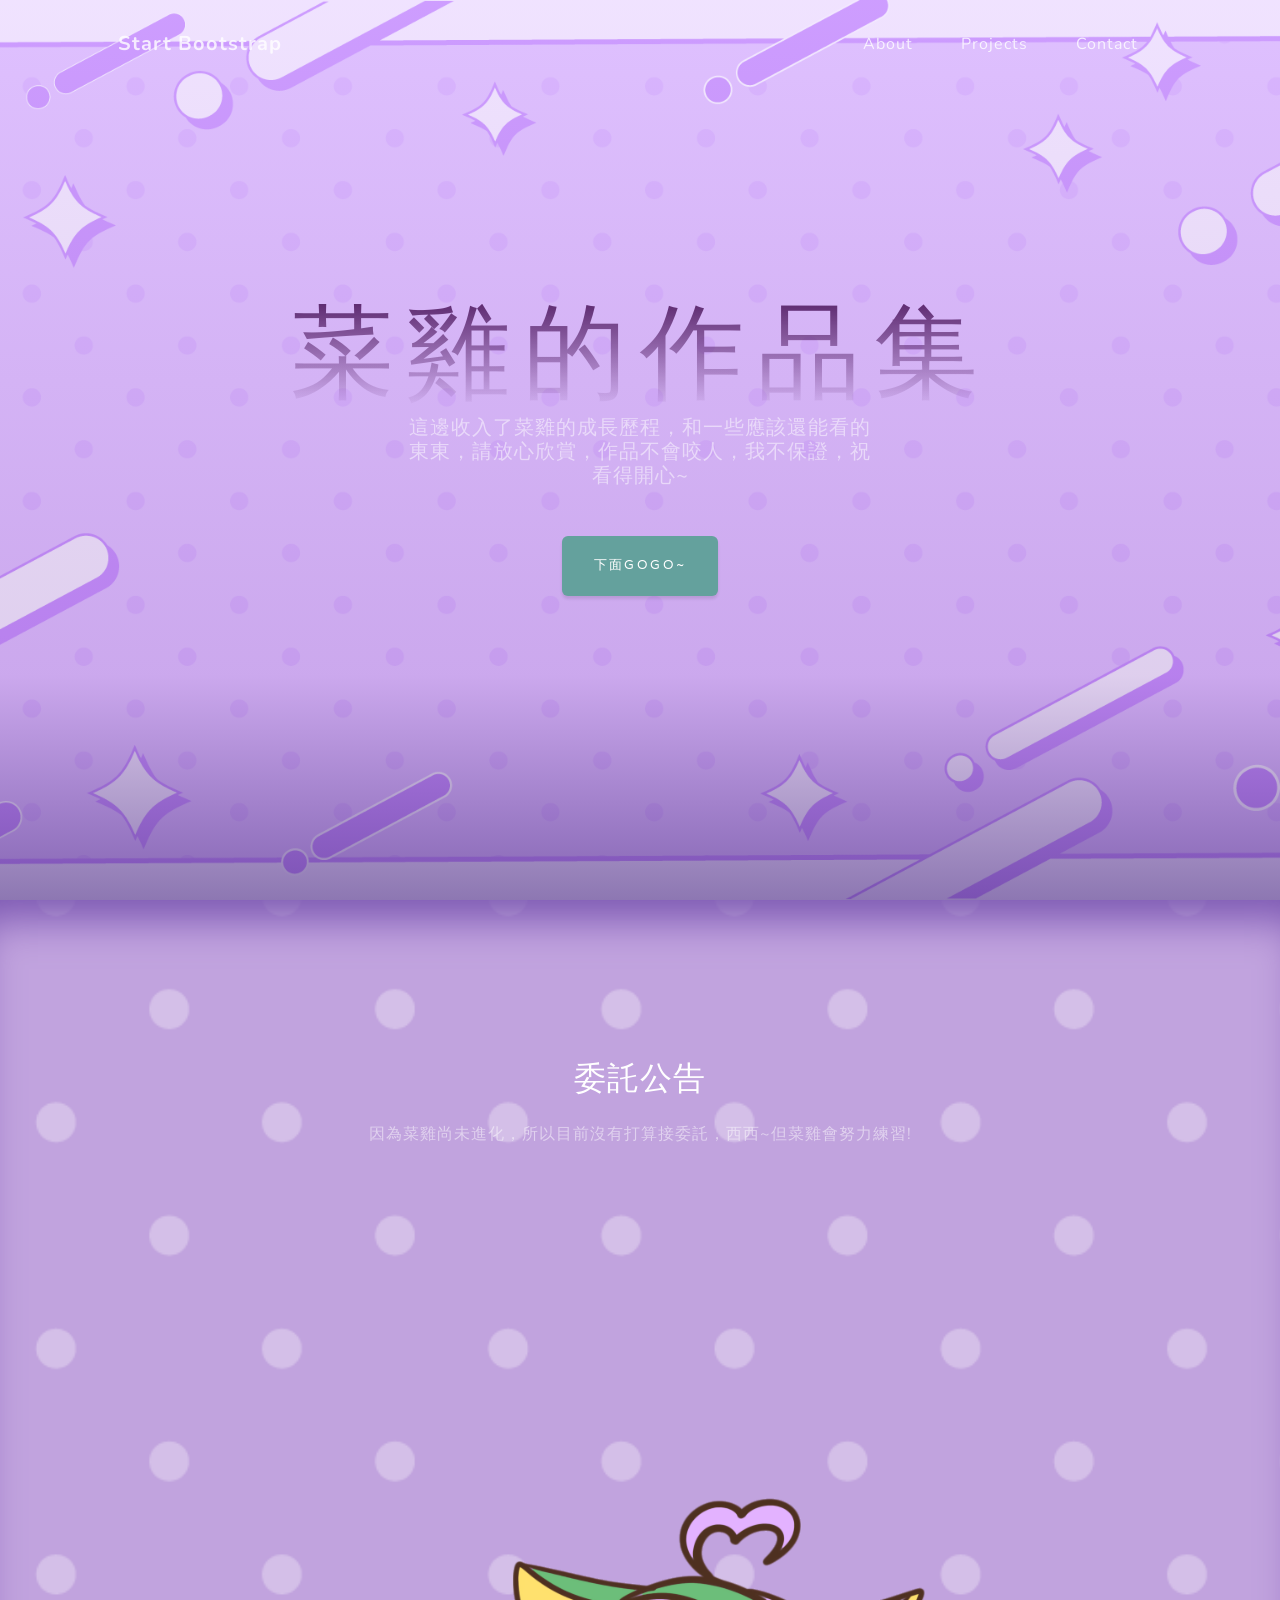
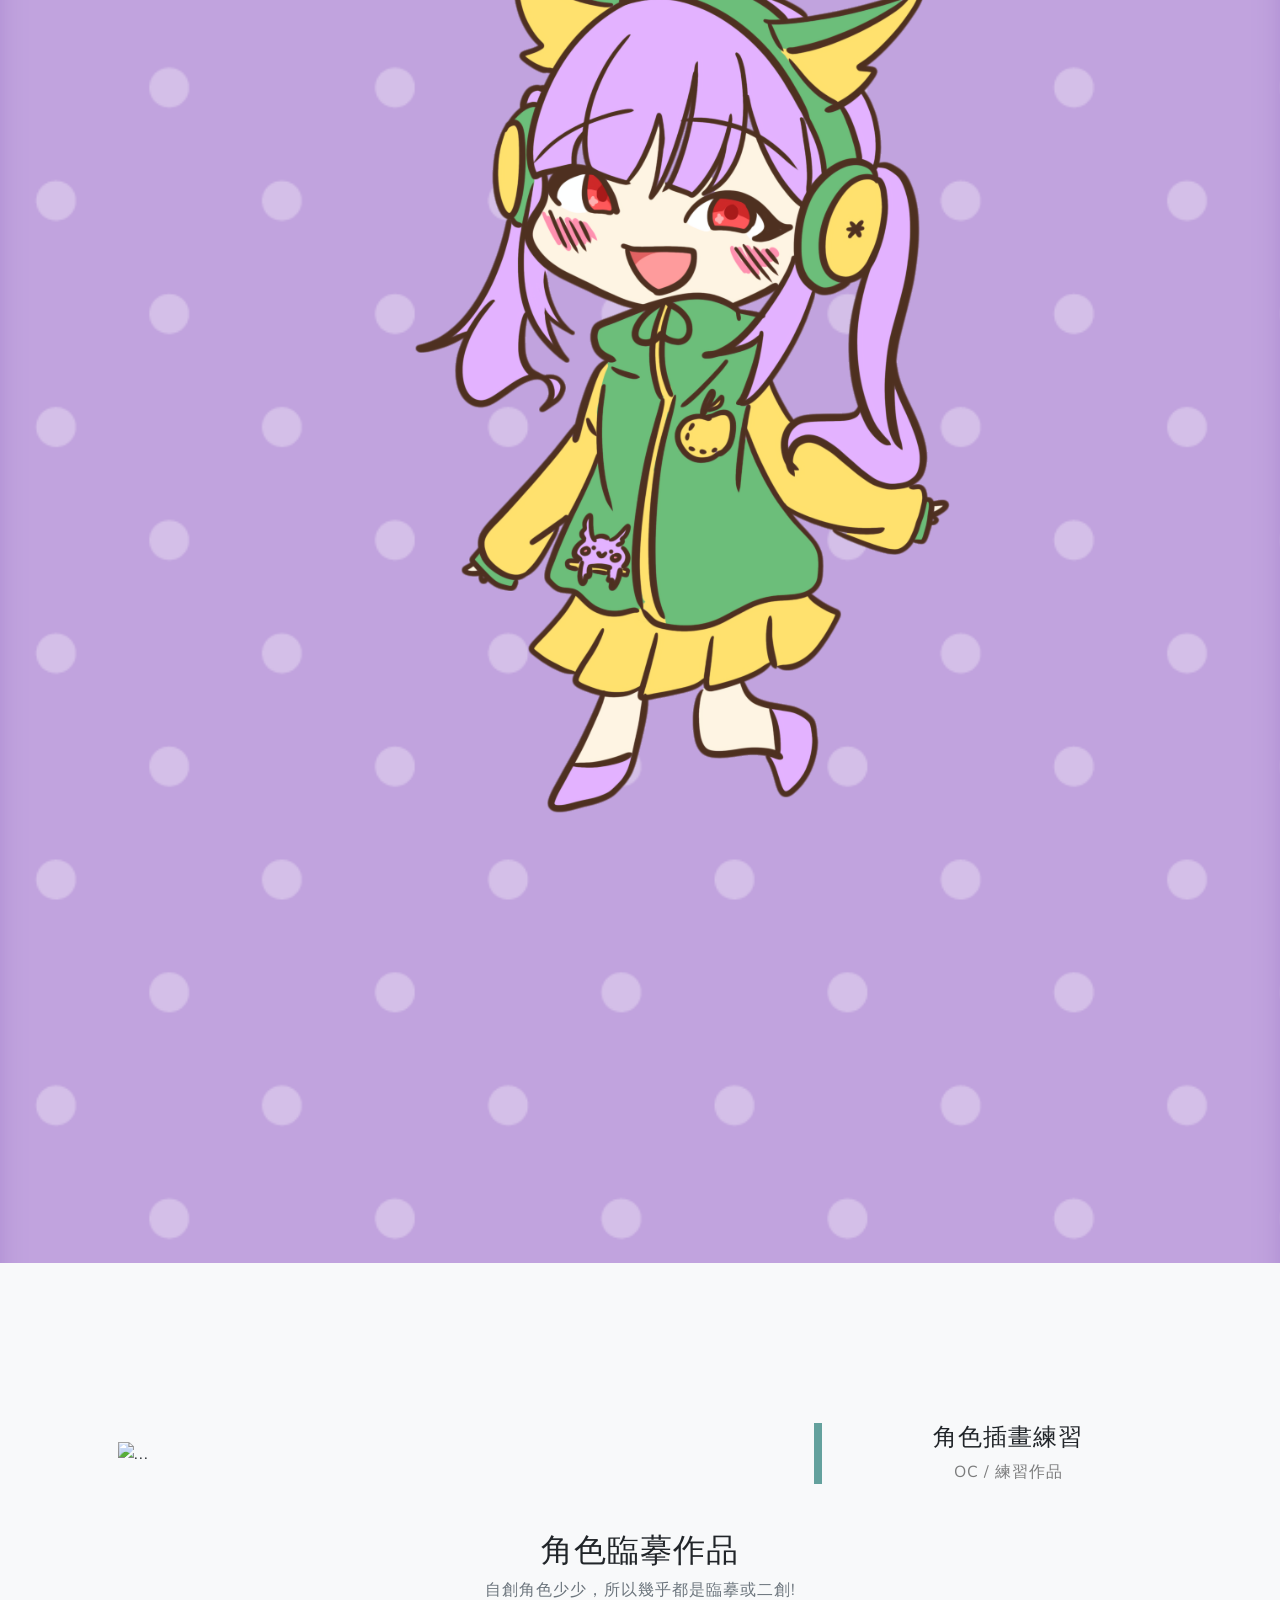
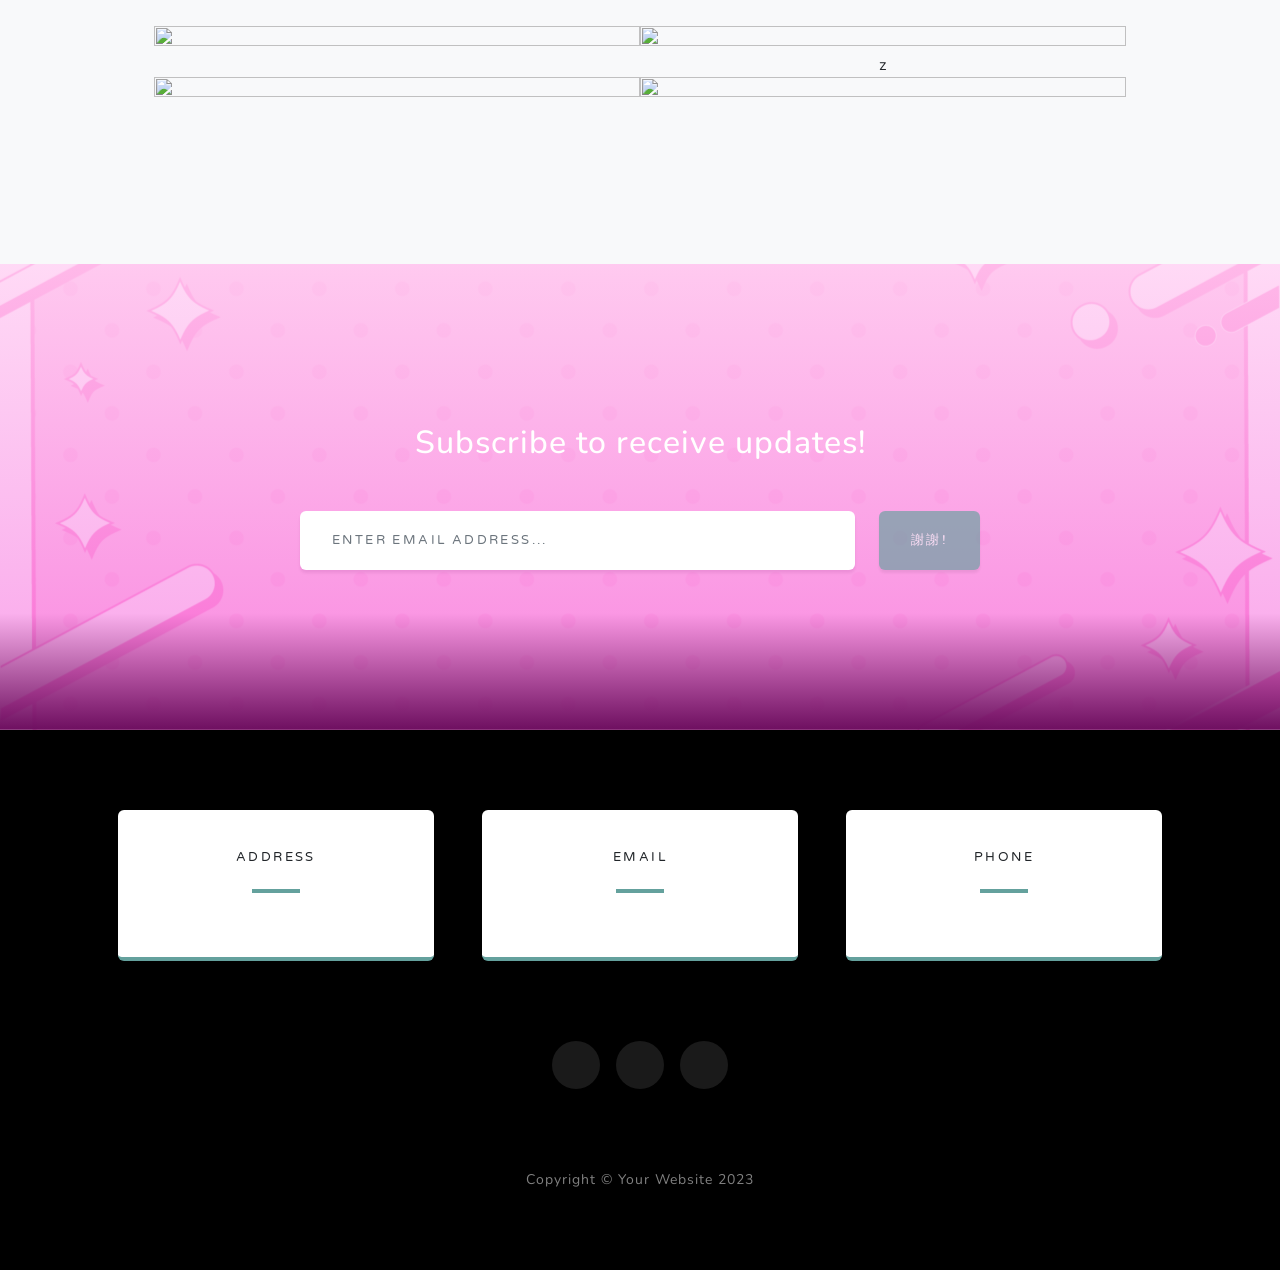
==== index.html @ fd495e8d "改排版" ====
<!DOCTYPE html>
<html lang="en">
    <head>
        <meta charset="utf-8" />
        <meta name="viewport" content="width=device-width, initial-scale=1, shrink-to-fit=no" />
        <meta name="description" content="" />
        <meta name="author" content="" />
        <title>Grayscale - Start Bootstrap Theme</title>
        <link rel="icon" type="image/x-icon" href="assets/favicon.ico" />
        <!-- Font Awesome icons (free version)-->
        <script src="https://use.fontawesome.com/releases/v6.3.0/js/all.js" crossorigin="anonymous"></script>
        <!-- Google fonts-->
        <link href="https://fonts.googleapis.com/css?family=Varela+Round" rel="stylesheet" />
        <link href="https://fonts.googleapis.com/css?family=Nunito:200,200i,300,300i,400,400i,600,600i,700,700i,800,800i,900,900i" rel="stylesheet" />
        <!-- Core theme CSS (includes Bootstrap)-->
        <link href="css/styles.css" rel="stylesheet" />
    </head>
    <body id="page-top">
        <!-- Navigation-->
        <nav class="navbar navbar-expand-lg navbar-light fixed-top" id="mainNav">
            <div class="container px-4 px-lg-5">
                <a class="navbar-brand" href="#page-top">Start Bootstrap</a>
                <button class="navbar-toggler navbar-toggler-right" type="button" data-bs-toggle="collapse" data-bs-target="#navbarResponsive" aria-controls="navbarResponsive" aria-expanded="false" aria-label="Toggle navigation">
                    Menu
                    <i class="fas fa-bars"></i>
                </button>
                <div class="collapse navbar-collapse" id="navbarResponsive">
                    <ul class="navbar-nav ms-auto">
                        <li class="nav-item"><a class="nav-link" href="#about">About</a></li>
                        <li class="nav-item"><a class="nav-link" href="#projects">Projects</a></li>
                        <li class="nav-item"><a class="nav-link" href="#signup">Contact</a></li>
                    </ul>
                </div>
            </div>
        </nav>
        <!-- Masthead-->
        <header class="masthead">
            <div class="container px-4 px-lg-5 d-flex h-100 align-items-center justify-content-center">
                <div class="d-flex justify-content-center">
                    <div class="text-center">
                        <h1 class="mx-auto my-0 text-uppercase">菜雞的作品集</h1>
                        <h2 class="text-white-50 mx-auto mt-2 mb-5">這邊收入了菜雞的成長歷程，和一些應該還能看的東東，請放心欣賞，作品不會咬人，我不保證，祝看得開心~</h2>
                        <a class="btn btn-primary" href="#about">下面GOGO~</a>
                    </div>
                </div>
            </div>
        </header>
        <!-- About-->
        <section class="about-section text-center" id="about">
            <div class="container px-4 px-lg-5">
                <div class="row gx-4 gx-lg-5 justify-content-center">
                    <div class="col-lg-8">
                        <h2 class="text-white mb-4">委託公告</h2>
                        <p class="text-white-50">
                            因為菜雞尚未進化，所以目前沒有打算接委託，西西~但菜雞會努力練習!

                        </p>
                    </div>
                </div>
                <img class="img-fluid" src="assets/img/282930.png" alt="..." />
            </div>
        </section>
        <!-- Projects-->
        <section class="projects-section bg-light" id="projects">
            <div class="container px-4 px-lg-5">
                <!-- Featured Project Row-->
                <div class="row gx-0 mb-4 mb-lg-5 align-items-center">
                    <div class="col-xl-8 col-lg-7"><img class="img-fluid mb-3 mb-lg-0" src="assets/img/789.png" alt="..." /></div>
                    <div class="col-xl-4 col-lg-5">
                        <div class="featured-text text-center text-lg-left">
                            <h4>角色插畫練習</h4>
                            <p class="text-black-50 mb-0"> OC / 練習作品 </p>
                        </div>
                    </div>
                </div>

                <div class="container px-4 px-lg-5">

                    <div class="text-center mb-5">
                        <h2>角色臨摹作品</h2>
                        <p class="text-muted">自創角色少少，所以幾乎都是臨摹或二創!</p>
                    </div>

                    <div class="row g-4">

                <!-- Project One Row-->
                <div class="row gx-0 mb-5 mb-lg-0 justify-content-center h-100">
                    <div class="col-lg-6 project-image-container h-100">
                        <img class="img-fluid project-image h-100 w-100 object-fit-cover" src="assets/img/123.png" />
                    </div>
                    <div class="col-lg-6 project-image-container h-100">
                        <img class="img-fluid project-image h-100 w-100 object-fit-cover" src="assets/img/456.png"/>
                    </div>
                </div>

                <div class="row gx-0 justify-content-center h-100">
                    <div class="col-lg-6 project-image-container h-100 order-lg-first">
                </div>
                <!-- Project Two Row-->z
                    <div class="row gx-0 mb-5 mb-lg-0 justify-content-center h-100">
                        <div class="col-lg-6 project-image-container h-100">
                            <img class="img-fluid project-image h-100 w-100 object-fit-cover" src="assets/img/101112.png" />
                        </div>
                        <div class="col-lg-6 project-image-container h-100">
                            <img class="img-fluid project-image h-100 w-100 object-fit-cover" src="assets/img/131415.png"/>
                        </div>
                    </div>

                    <div class="row gx-0 justify-content-center h-100">
                        <div class="col-lg-6 project-image-container h-100 order-lg-first">
                        </div>
                            </div>
                        </div>
                    </div>
                </div>
            </div>
        </section>
        <!-- Signup-->
        <section class="signup-section" id="signup">
            <div class="container px-4 px-lg-5">
                <div class="row gx-4 gx-lg-5">
                    <div class="col-md-10 col-lg-8 mx-auto text-center">
                        <i class="far fa-paper-plane fa-2x mb-2 text-white"></i>
                        <h2 class="text-white mb-5">Subscribe to receive updates!</h2>
                        <!-- * * * * * * * * * * * * * * *-->
                        <!-- * * SB Forms Contact Form * *-->
                        <!-- * * * * * * * * * * * * * * *-->
                        <!-- This form is pre-integrated with SB Forms.-->
                        <!-- To make this form functional, sign up at-->
                        <!-- https://startbootstrap.com/solution/contact-forms-->
                        <!-- to get an API token!-->
                        <form class="form-signup" id="contactForm" data-sb-form-api-token="API_TOKEN">
                            <!-- Email address input-->
                            <div class="row input-group-newsletter">
                                <div class="col"><input class="form-control" id="emailAddress" type="email" placeholder="Enter email address..." aria-label="Enter email address..." data-sb-validations="required,email" /></div>
                                <div class="col-auto"><button class="btn btn-primary disabled" id="submitButton" type="submit">謝謝!</button></div>
                            </div>
                            <div class="invalid-feedback mt-2" data-sb-feedback="emailAddress:required">An email is required.</div>
                            <div class="invalid-feedback mt-2" data-sb-feedback="emailAddress:email">Email is not valid.</div>
                            <!-- Submit success message-->
                            <!---->
                            <!-- This is what your users will see when the form-->
                            <!-- has successfully submitted-->
                            <div class="d-none" id="submitSuccessMessage">
                                <div class="text-center mb-3 mt-2 text-white">
                                    <div class="fw-bolder">Form submission successful!</div>
                                    To activate this form, sign up at
                                    <br />
                                    <a href="https://startbootstrap.com/solution/contact-forms">https://startbootstrap.com/solution/contact-forms</a>
                                </div>
                            </div>
                            <!-- Submit error message-->
                            <!---->
                            <!-- This is what your users will see when there is-->
                            <!-- an error submitting the form-->
                            <div class="d-none" id="submitErrorMessage"><div class="text-center text-danger mb-3 mt-2">Error sending message!</div></div>
                        </form>
                    </div>
                </div>
            </div>
        </section>
        <!-- Contact-->
        <section class="contact-section bg-black">
            <div class="container px-4 px-lg-5">
                <div class="row gx-4 gx-lg-5">
                    <div class="col-md-4 mb-3 mb-md-0">
                        <div class="card py-4 h-100">
                            <div class="card-body text-center">
                                <i class="fas fa-map-marked-alt text-primary mb-2"></i>
                                <h4 class="text-uppercase m-0">Address</h4>
                                <hr class="my-4 mx-auto" />
                                <div class="small text-black-50"></div>
                            </div>
                        </div>
                    </div>
                    <div class="col-md-4 mb-3 mb-md-0">
                        <div class="card py-4 h-100">
                            <div class="card-body text-center">
                                <i class="fas fa-envelope text-primary mb-2"></i>
                                <h4 class="text-uppercase m-0">Email</h4>
                                <hr class="my-4 mx-auto" />
                                <div class="small text-black-50"><a href="#!"></a></div>
                            </div>
                        </div>
                    </div>
                    <div class="col-md-4 mb-3 mb-md-0">
                        <div class="card py-4 h-100">
                            <div class="card-body text-center">
                                <i class="fas fa-mobile-alt text-primary mb-2"></i>
                                <h4 class="text-uppercase m-0">Phone</h4>
                                <hr class="my-4 mx-auto" />
                                <div class="small text-black-50"></div>
                            </div>
                        </div>
                    </div>
                </div>
                <div class="social d-flex justify-content-center">
                    <a class="mx-2" href="#!"><i class="fab fa-twitter"></i></a>
                    <a class="mx-2" href="#!"><i class="fab fa-facebook-f"></i></a>
                    <a class="mx-2" href="#!"><i class="fab fa-github"></i></a>
                </div>
            </div>
        </section>
        <!-- Footer-->
        <footer class="footer bg-black small text-center text-white-50"><div class="container px-4 px-lg-5">Copyright &copy; Your Website 2023</div></footer>
        <!-- Bootstrap core JS-->
        <script src="https://cdn.jsdelivr.net/npm/bootstrap@5.2.3/dist/js/bootstrap.bundle.min.js"></script>
        <!-- Core theme JS-->
        <script src="js/scripts.js"></script>
        <!-- * * * * * * * * * * * * * * * * * * * * * * * * * * * * * * * * * * * * * * * *-->
        <!-- * *                               SB Forms JS                               * *-->
        <!-- * * Activate your form at https://startbootstrap.com/solution/contact-forms * *-->
        <!-- * * * * * * * * * * * * * * * * * * * * * * * * * * * * * * * * * * * * * * * *-->
        <script src="https://cdn.startbootstrap.com/sb-forms-latest.js"></script>
    </body>
</html>
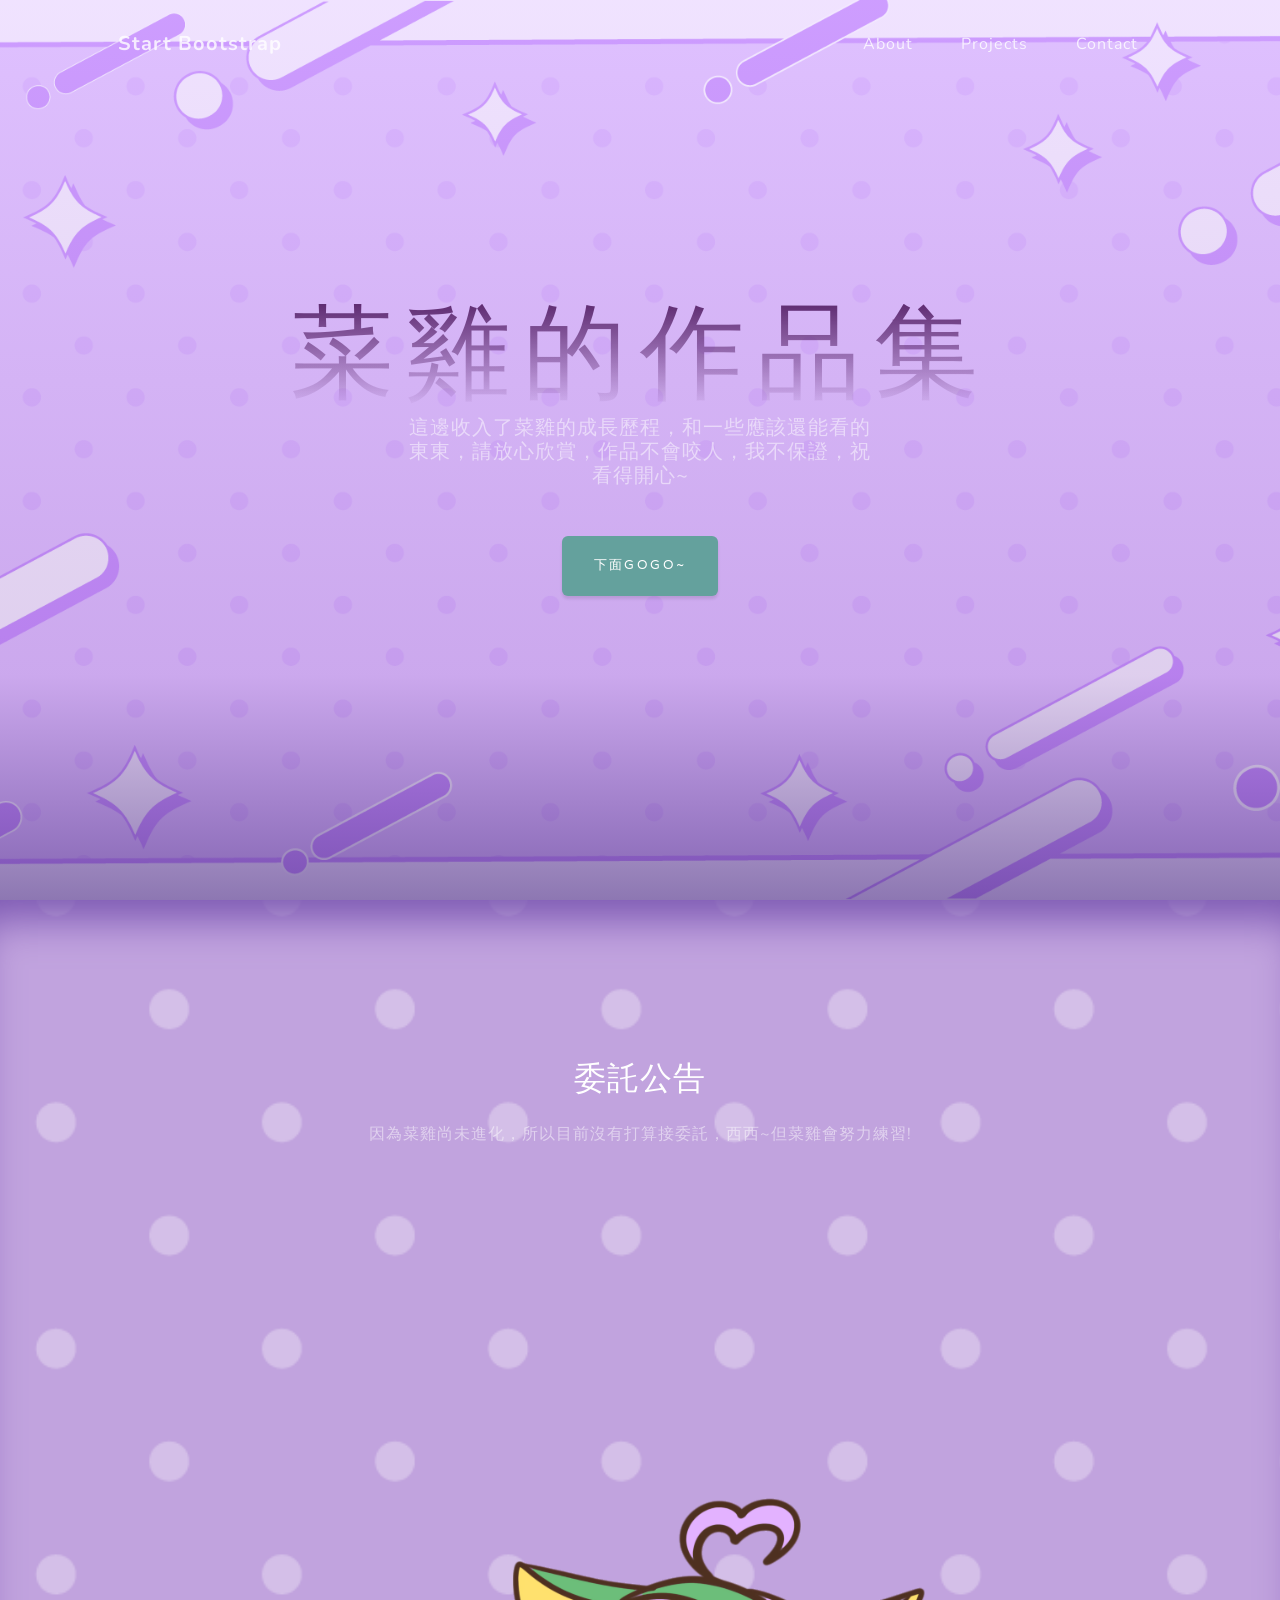
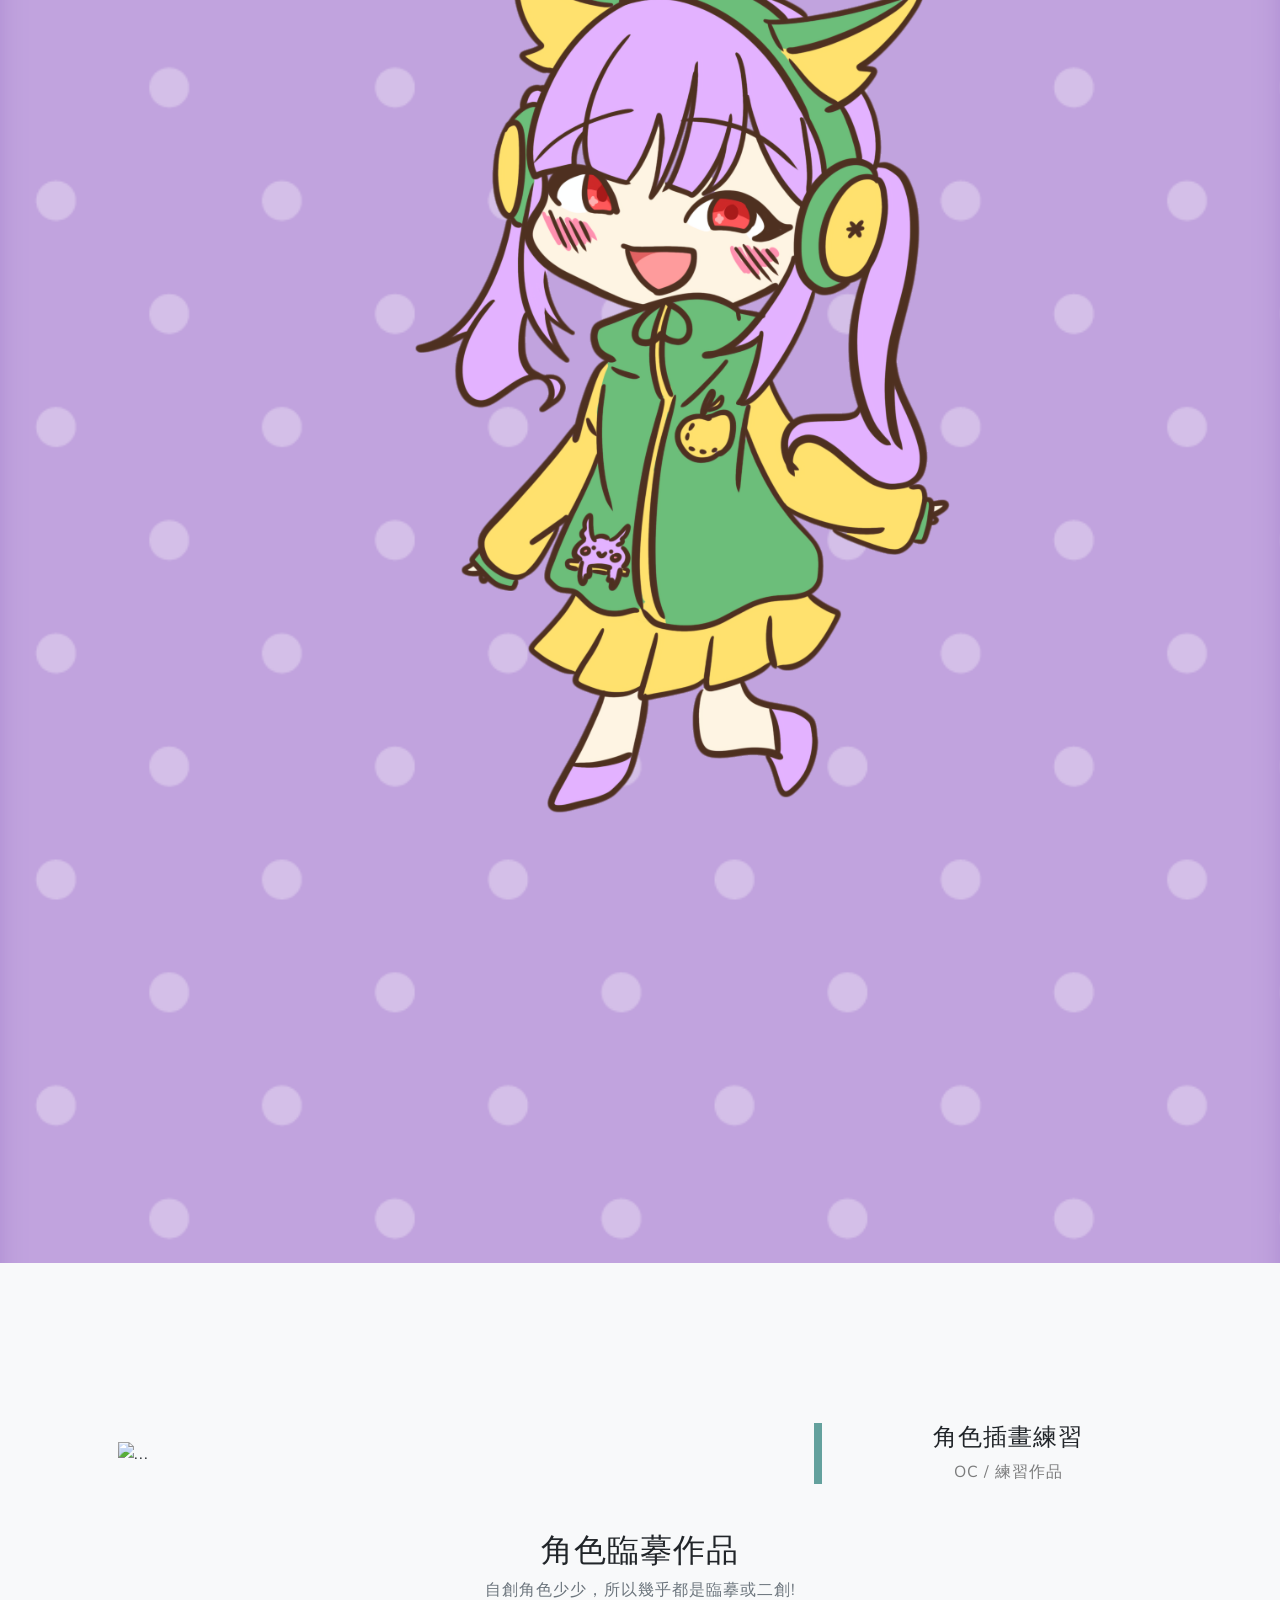
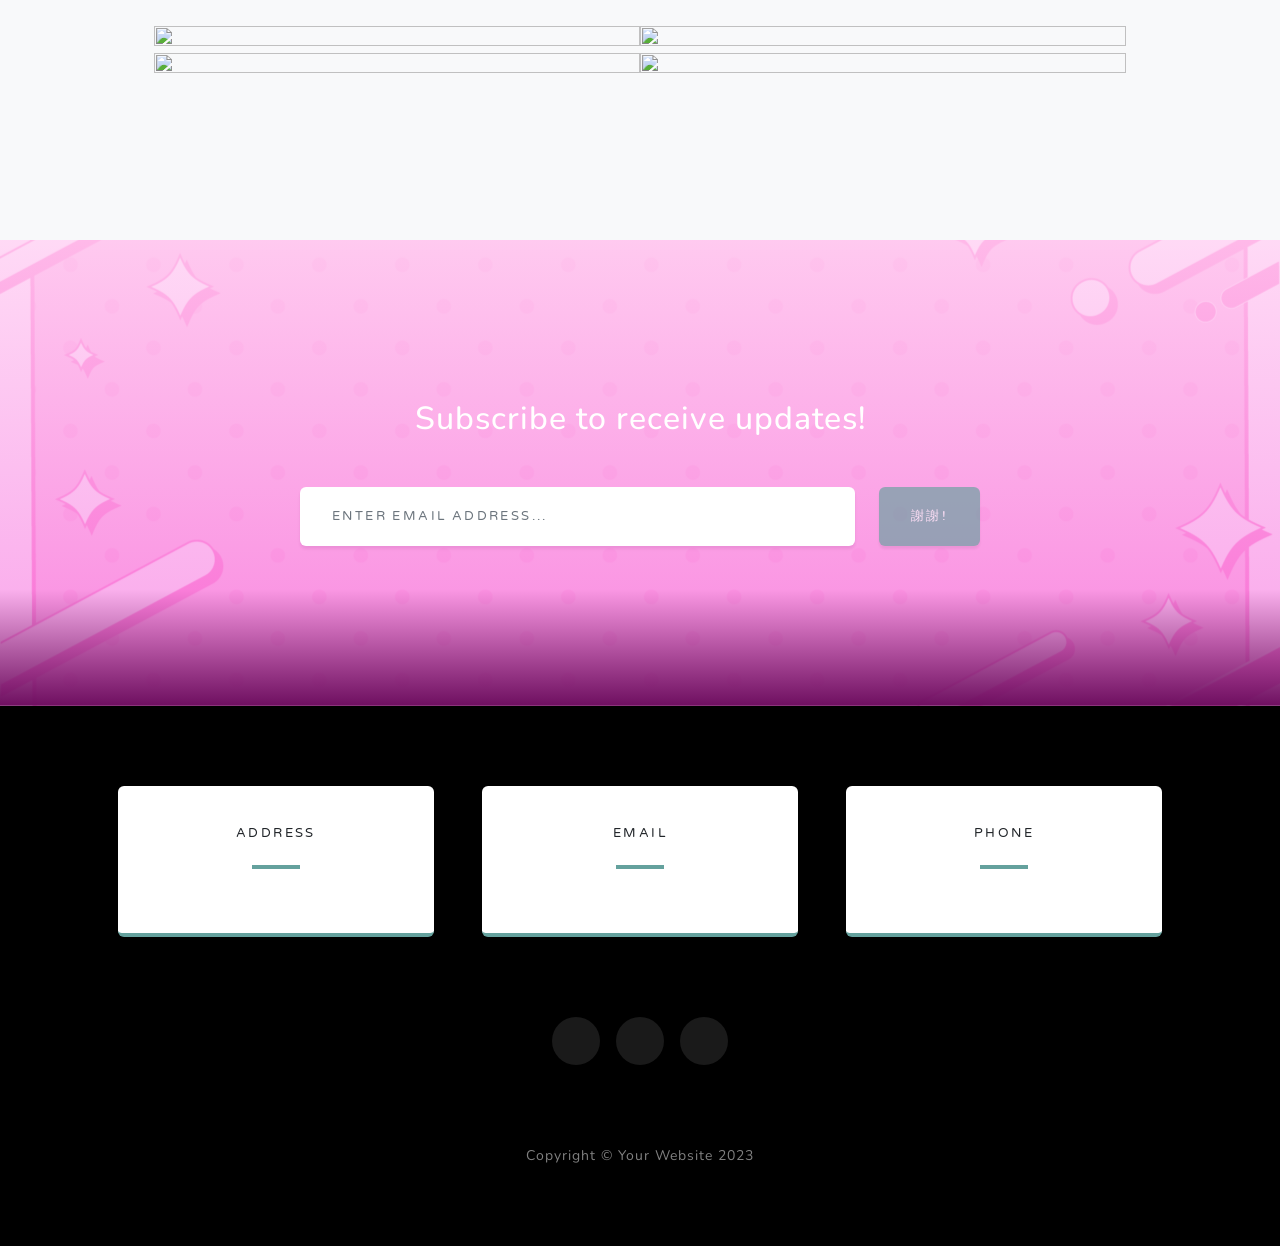
==== commit 67afdeee: "修內容" ====
--- a/index.html
+++ b/index.html
@@ -96,7 +96,7 @@
                 <div class="row gx-0 justify-content-center h-100">
                     <div class="col-lg-6 project-image-container h-100 order-lg-first">
                 </div>
-                <!-- Project Two Row-->z
+                <!-- Project Two Row-->
                     <div class="row gx-0 mb-5 mb-lg-0 justify-content-center h-100">
                         <div class="col-lg-6 project-image-container h-100">
                             <img class="img-fluid project-image h-100 w-100 object-fit-cover" src="assets/img/101112.png" />
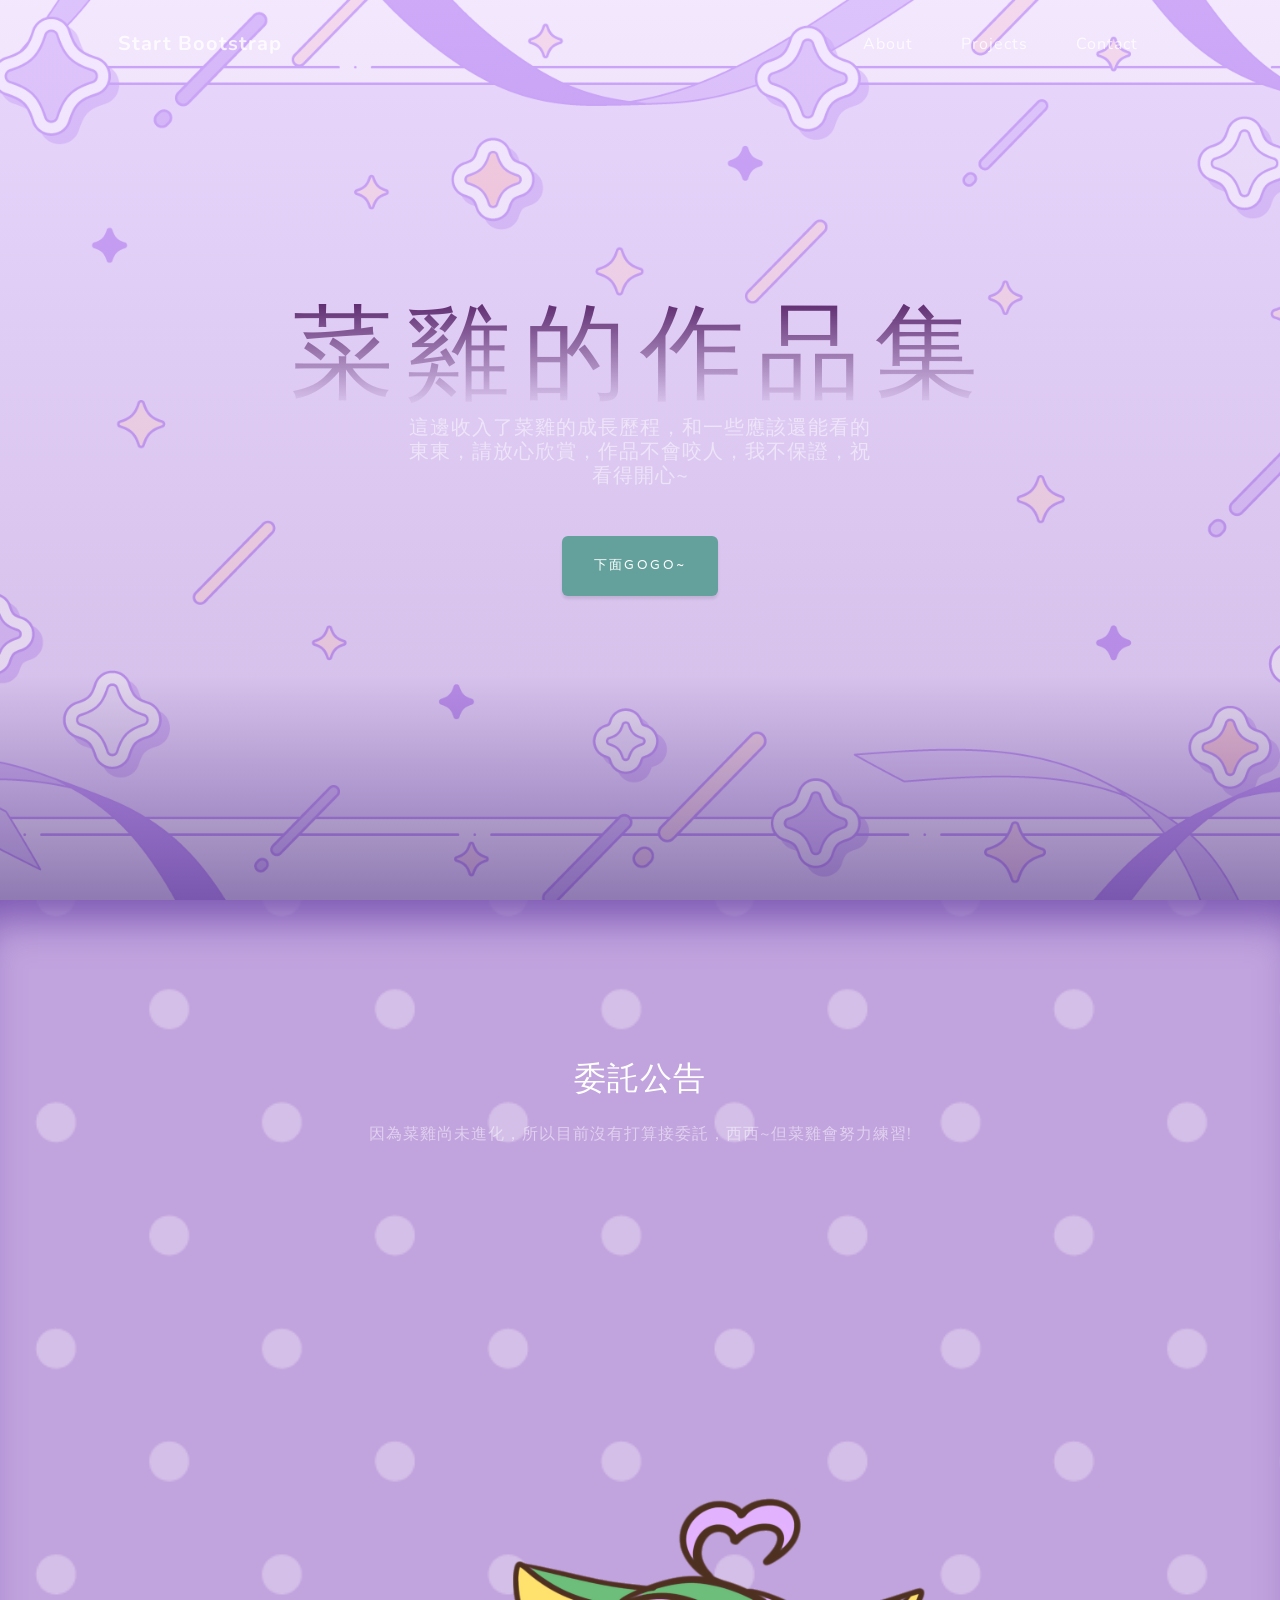
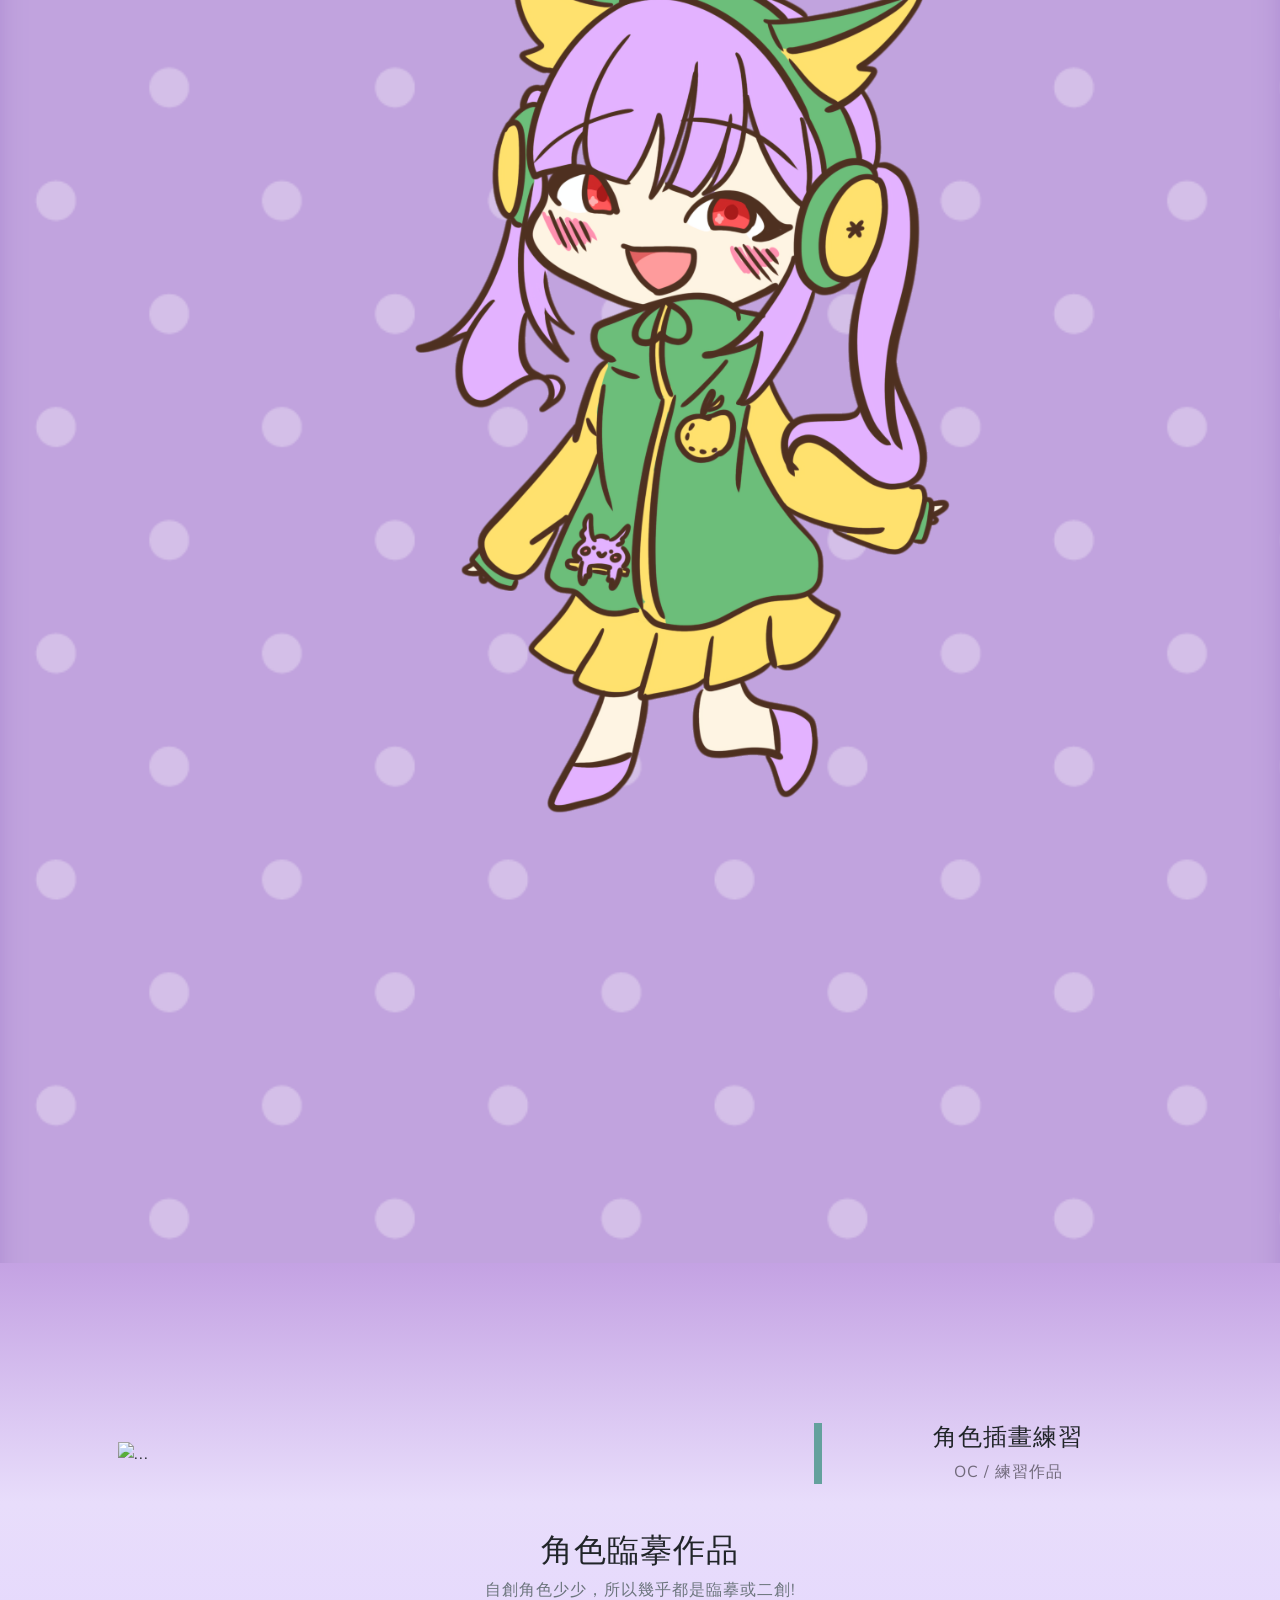
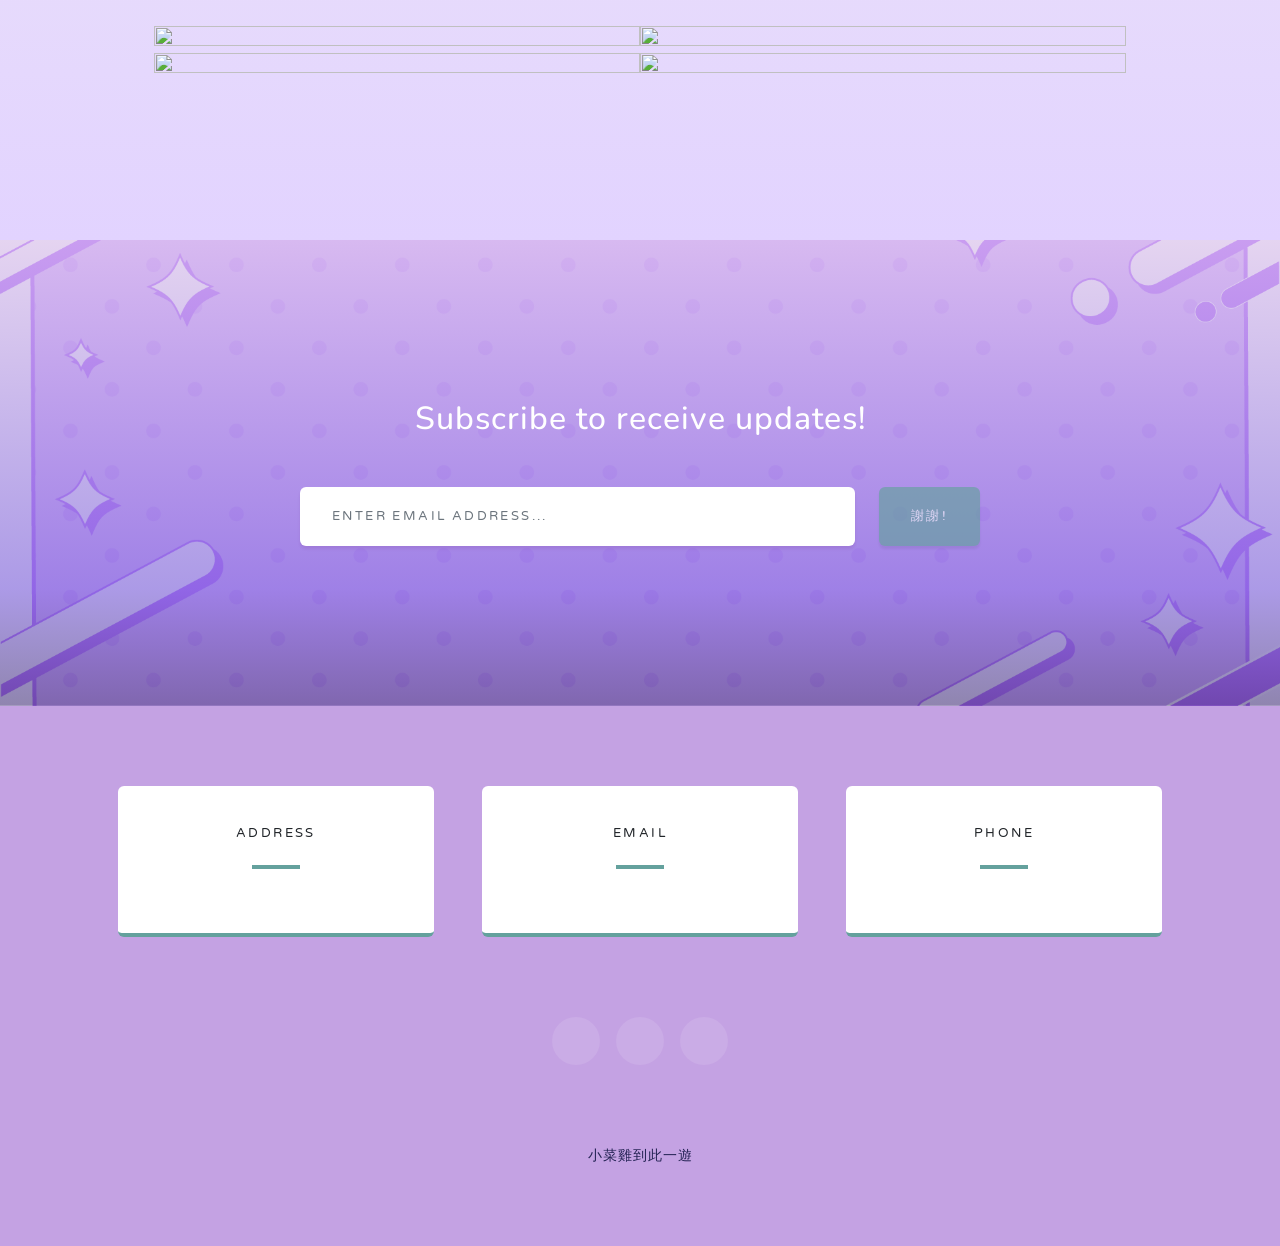
==== commit 40b05389: "修改背景顏色" ====
--- a/index.html
+++ b/index.html
@@ -61,7 +61,8 @@
             </div>
         </section>
         <!-- Projects-->
-        <section class="projects-section bg-light" id="projects">
+        <!-- 修改後的樣子 -->
+        <section class="projects-section" id="projects" style="background: linear-gradient(to bottom, rgb(196,162,227) 0%, #e8ddfb 15rem, #e2d3ff 100%);">
             <div class="container px-4 px-lg-5">
                 <!-- Featured Project Row-->
                 <div class="row gx-0 mb-4 mb-lg-5 align-items-center">
@@ -160,7 +161,7 @@
             </div>
         </section>
         <!-- Contact-->
-        <section class="contact-section bg-black">
+        <section class="contact-section" style="background-color: #C4A2E3;">
             <div class="container px-4 px-lg-5">
                 <div class="row gx-4 gx-lg-5">
                     <div class="col-md-4 mb-3 mb-md-0">
@@ -202,7 +203,7 @@
             </div>
         </section>
         <!-- Footer-->
-        <footer class="footer bg-black small text-center text-white-50"><div class="container px-4 px-lg-5">Copyright &copy; Your Website 2023</div></footer>
+        <footer class="footer small text-center" style="background-color: #C4A2E3; color: rgb(35,34,83);"><div class="container px-4 px-lg-5">小菜雞到此一遊</div></footer>
         <!-- Bootstrap core JS-->
         <script src="https://cdn.jsdelivr.net/npm/bootstrap@5.2.3/dist/js/bootstrap.bundle.min.js"></script>
         <!-- Core theme JS-->
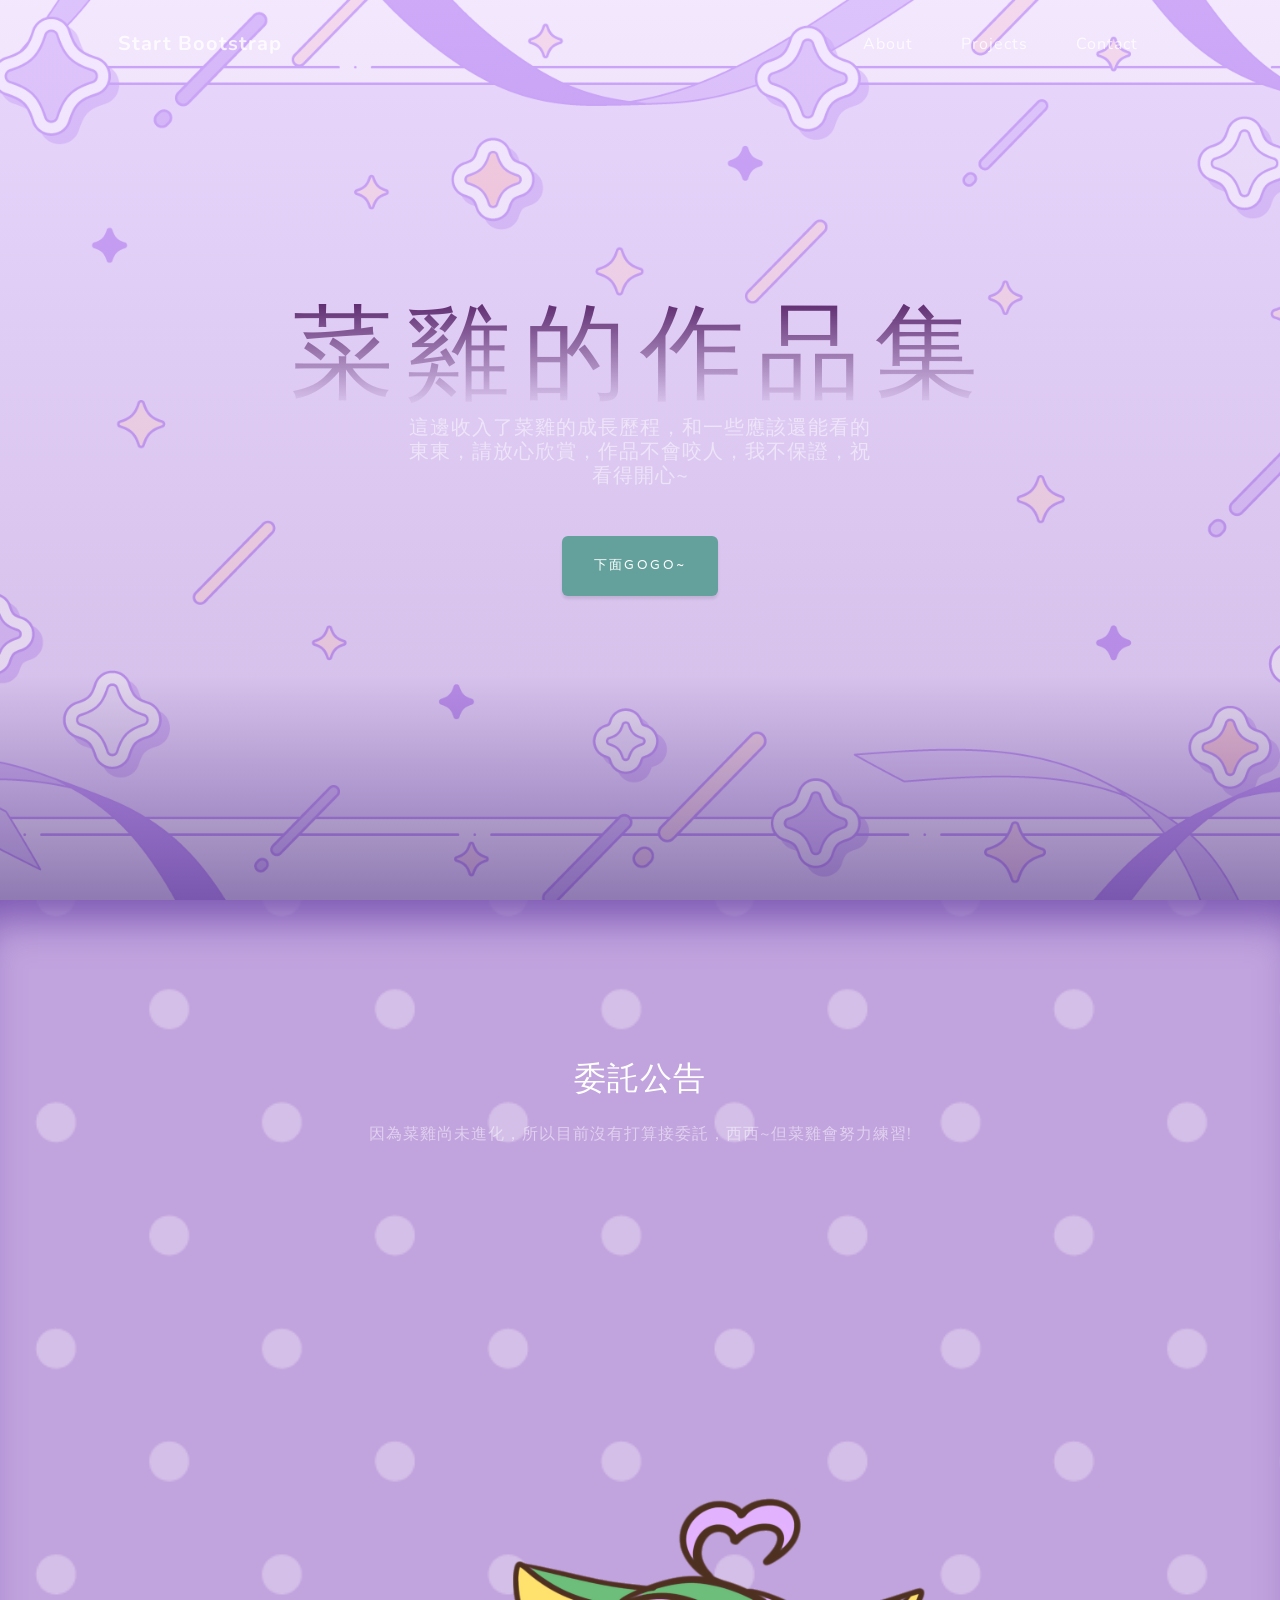
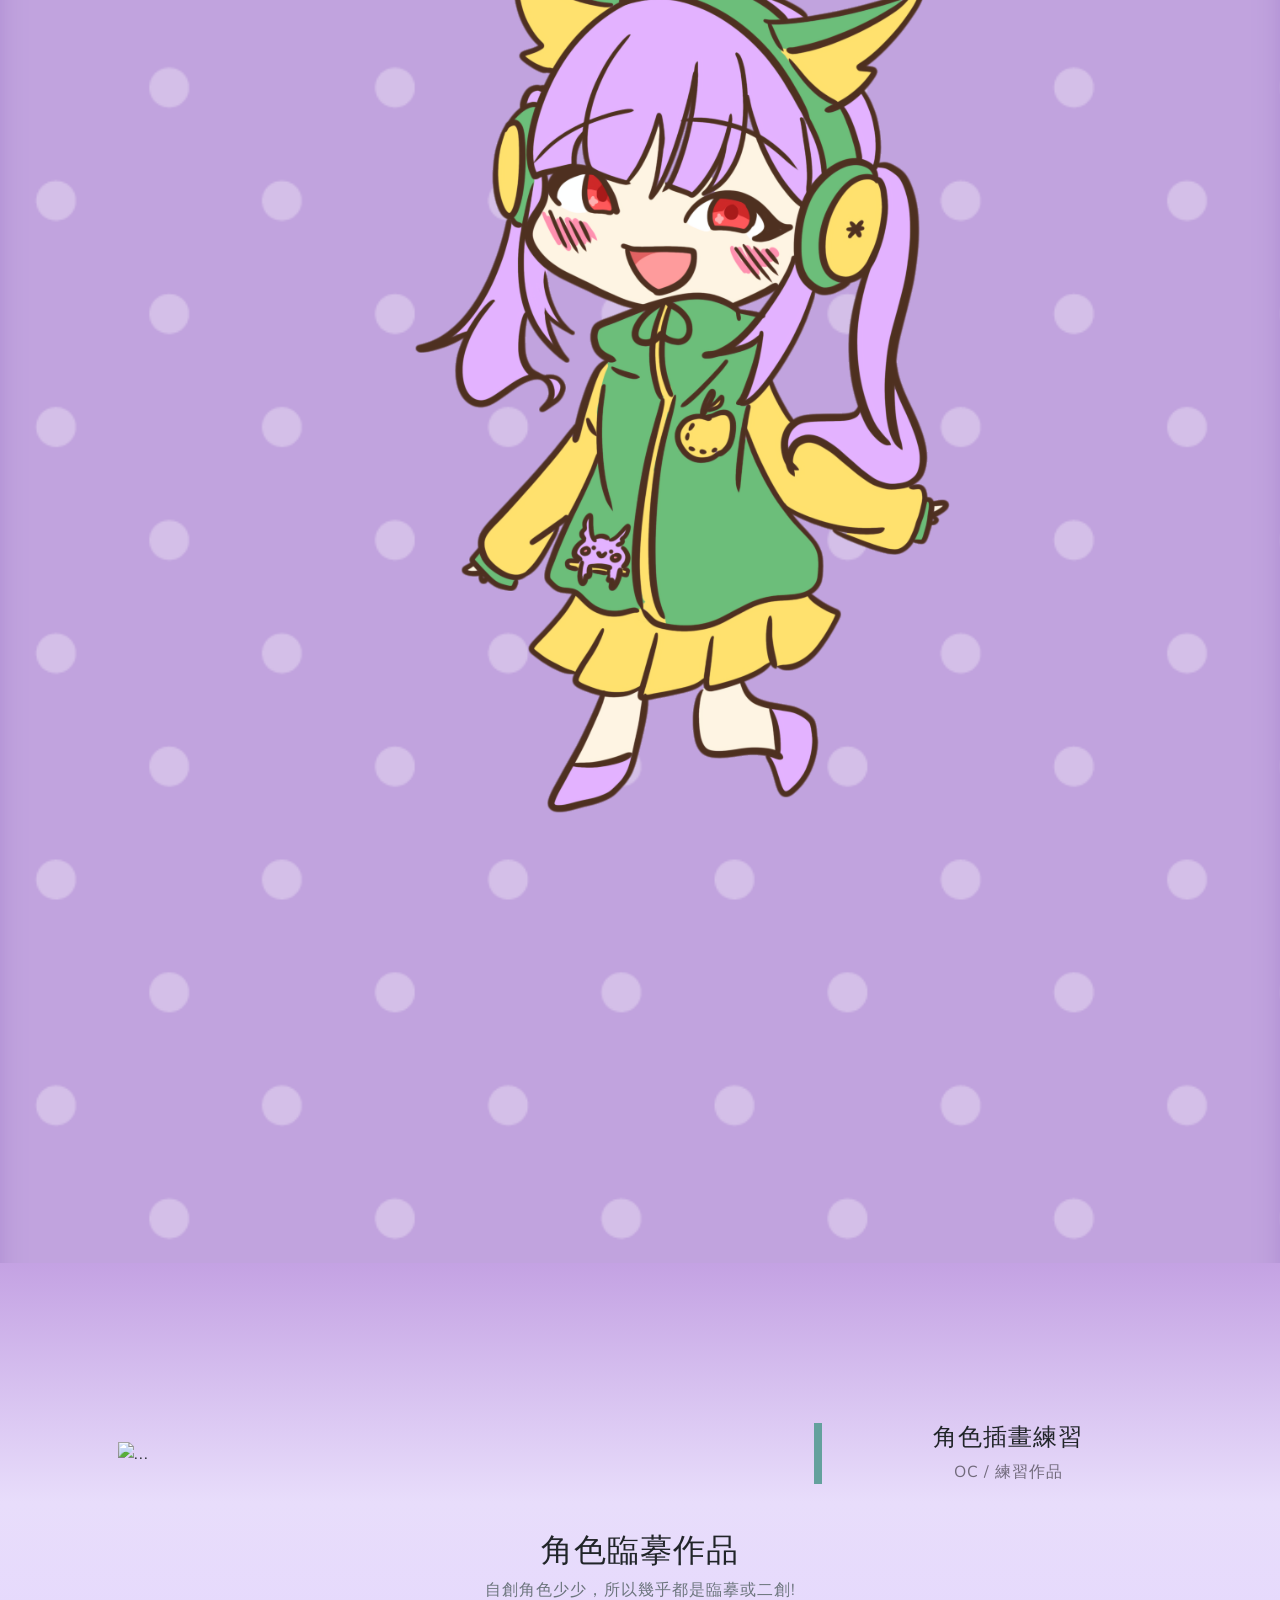
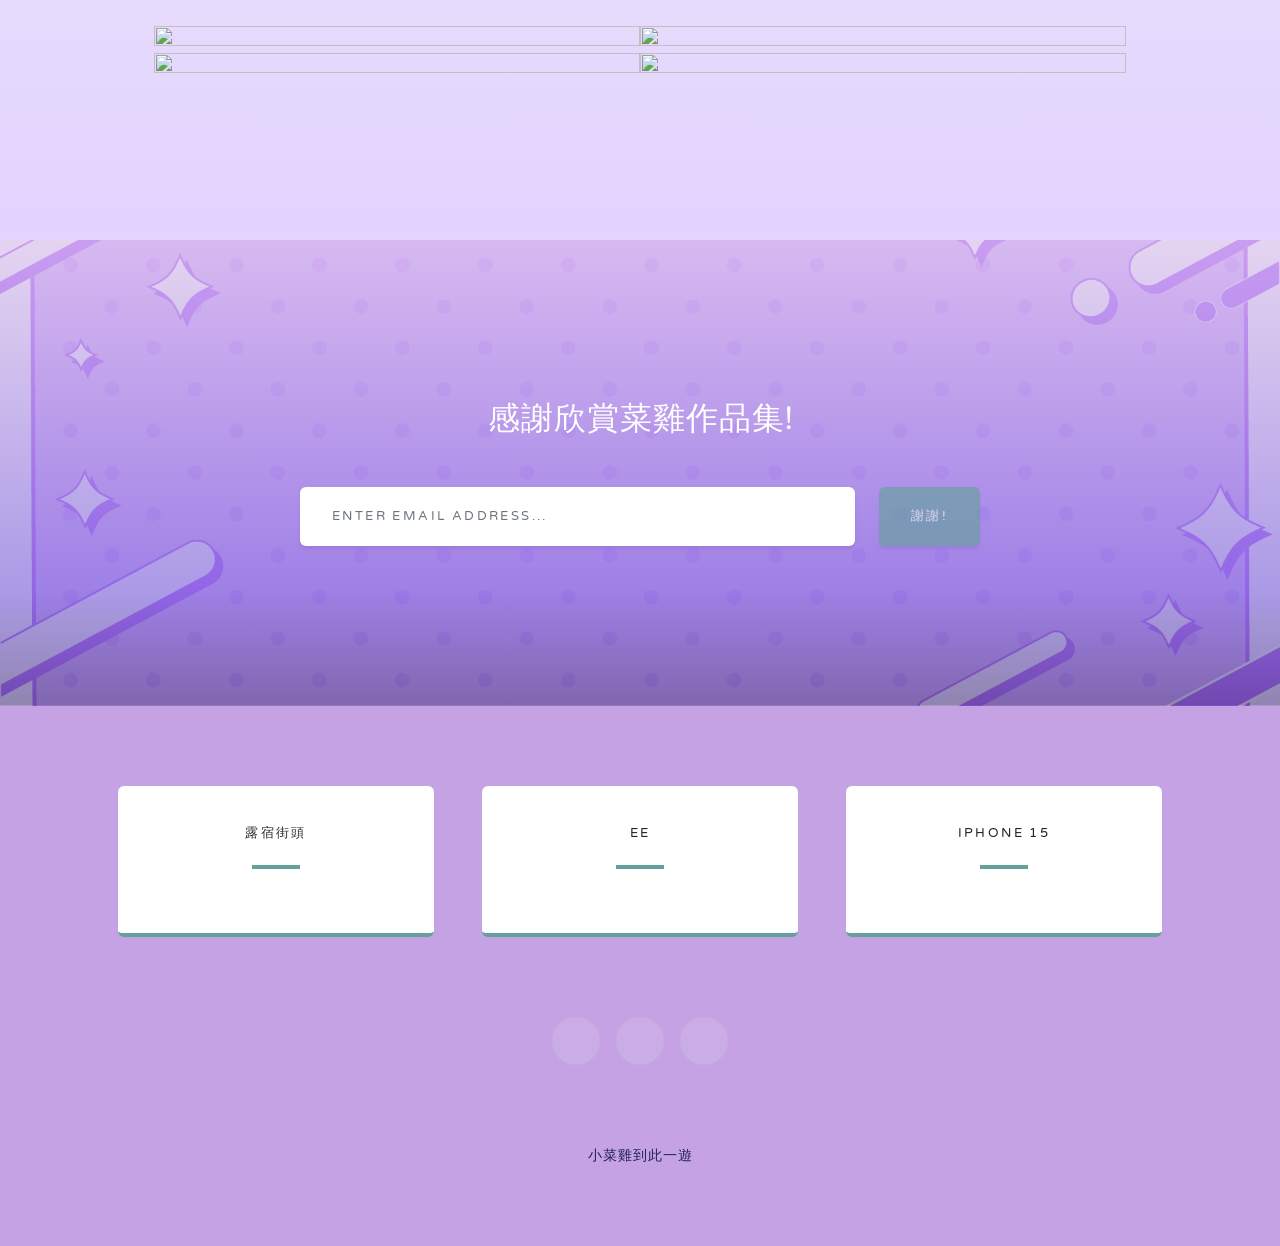
==== commit 3354ecf5: "修改文字" ====
--- a/index.html
+++ b/index.html
@@ -122,7 +122,7 @@
                 <div class="row gx-4 gx-lg-5">
                     <div class="col-md-10 col-lg-8 mx-auto text-center">
                         <i class="far fa-paper-plane fa-2x mb-2 text-white"></i>
-                        <h2 class="text-white mb-5">Subscribe to receive updates!</h2>
+                        <h2 class="text-white mb-5">感謝欣賞菜雞作品集!</h2>
                         <!-- * * * * * * * * * * * * * * *-->
                         <!-- * * SB Forms Contact Form * *-->
                         <!-- * * * * * * * * * * * * * * *-->
@@ -168,7 +168,7 @@
                         <div class="card py-4 h-100">
                             <div class="card-body text-center">
                                 <i class="fas fa-map-marked-alt text-primary mb-2"></i>
-                                <h4 class="text-uppercase m-0">Address</h4>
+                                <h4 class="text-uppercase m-0">露宿街頭</h4>
                                 <hr class="my-4 mx-auto" />
                                 <div class="small text-black-50"></div>
                             </div>
@@ -178,7 +178,7 @@
                         <div class="card py-4 h-100">
                             <div class="card-body text-center">
                                 <i class="fas fa-envelope text-primary mb-2"></i>
-                                <h4 class="text-uppercase m-0">Email</h4>
+                                <h4 class="text-uppercase m-0">ee</h4>
                                 <hr class="my-4 mx-auto" />
                                 <div class="small text-black-50"><a href="#!"></a></div>
                             </div>
@@ -188,7 +188,7 @@
                         <div class="card py-4 h-100">
                             <div class="card-body text-center">
                                 <i class="fas fa-mobile-alt text-primary mb-2"></i>
-                                <h4 class="text-uppercase m-0">Phone</h4>
+                                <h4 class="text-uppercase m-0">iPhone 15</h4>
                                 <hr class="my-4 mx-auto" />
                                 <div class="small text-black-50"></div>
                             </div>
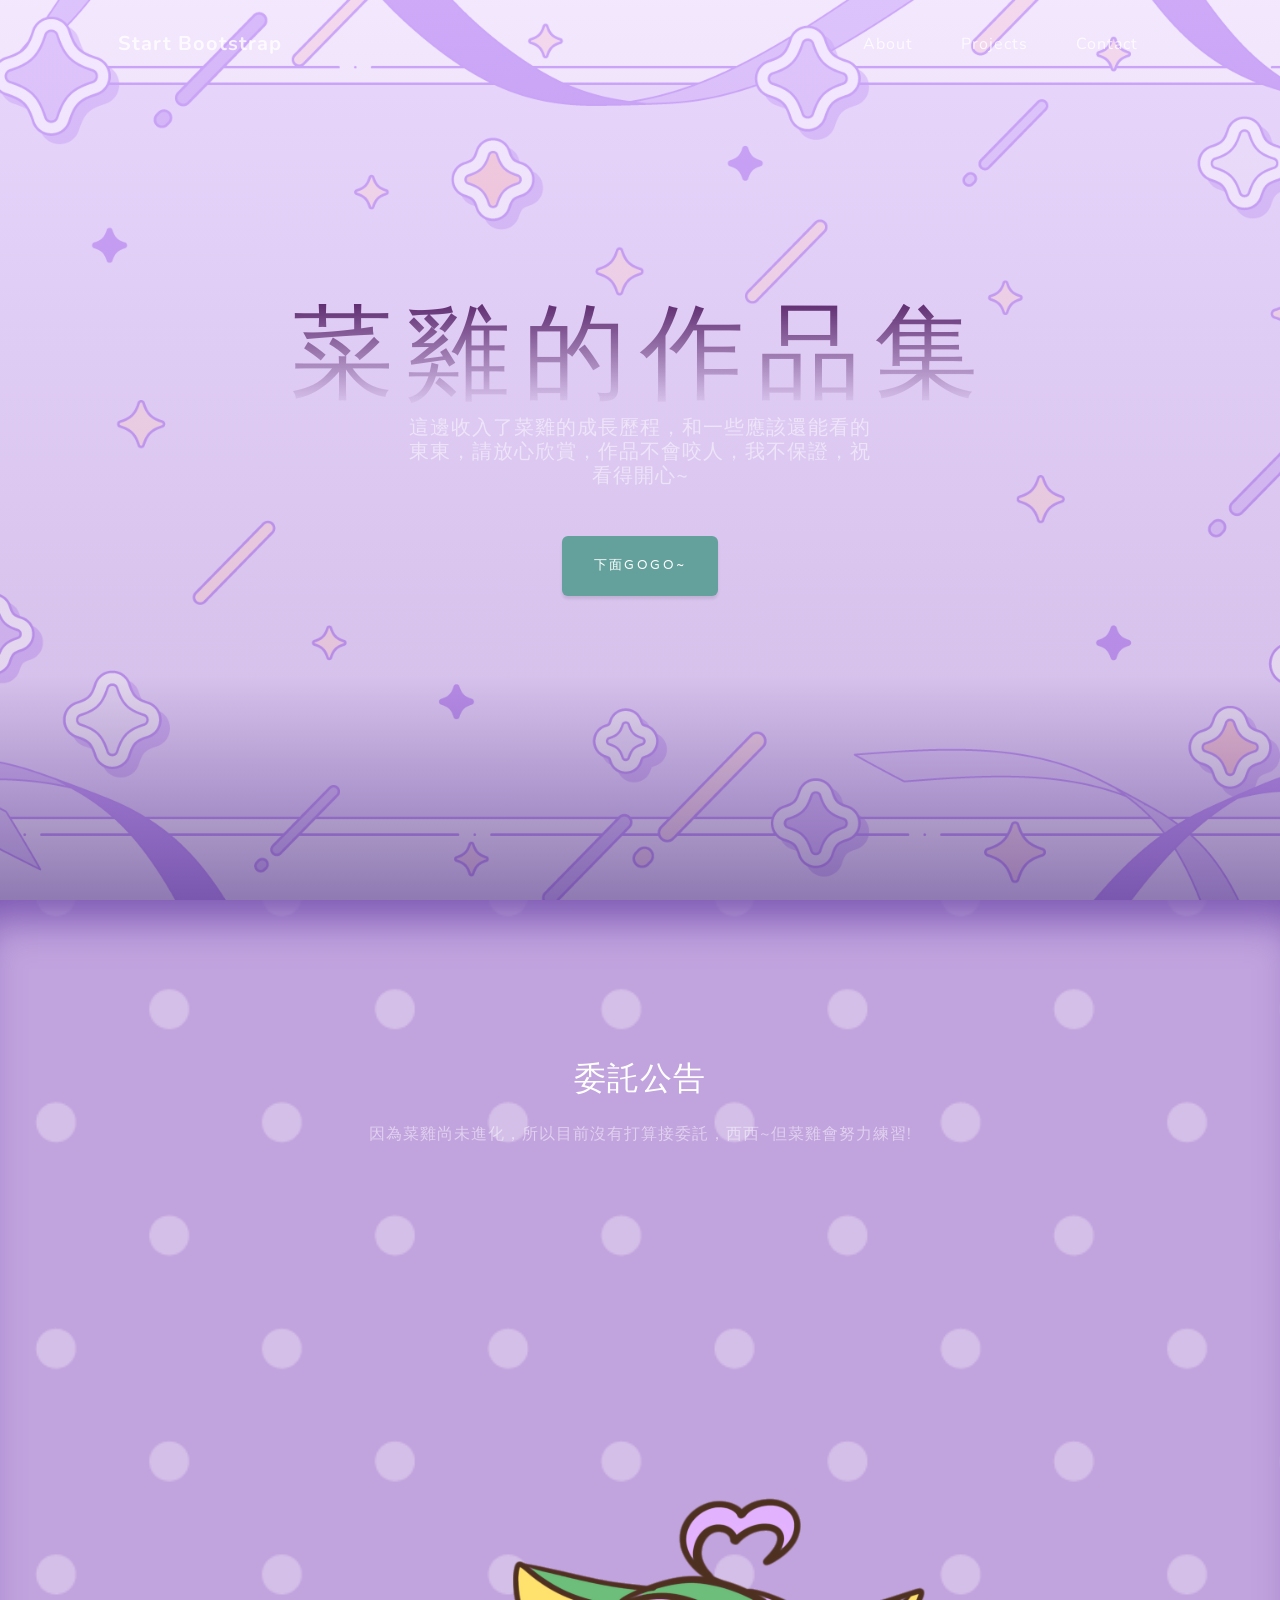
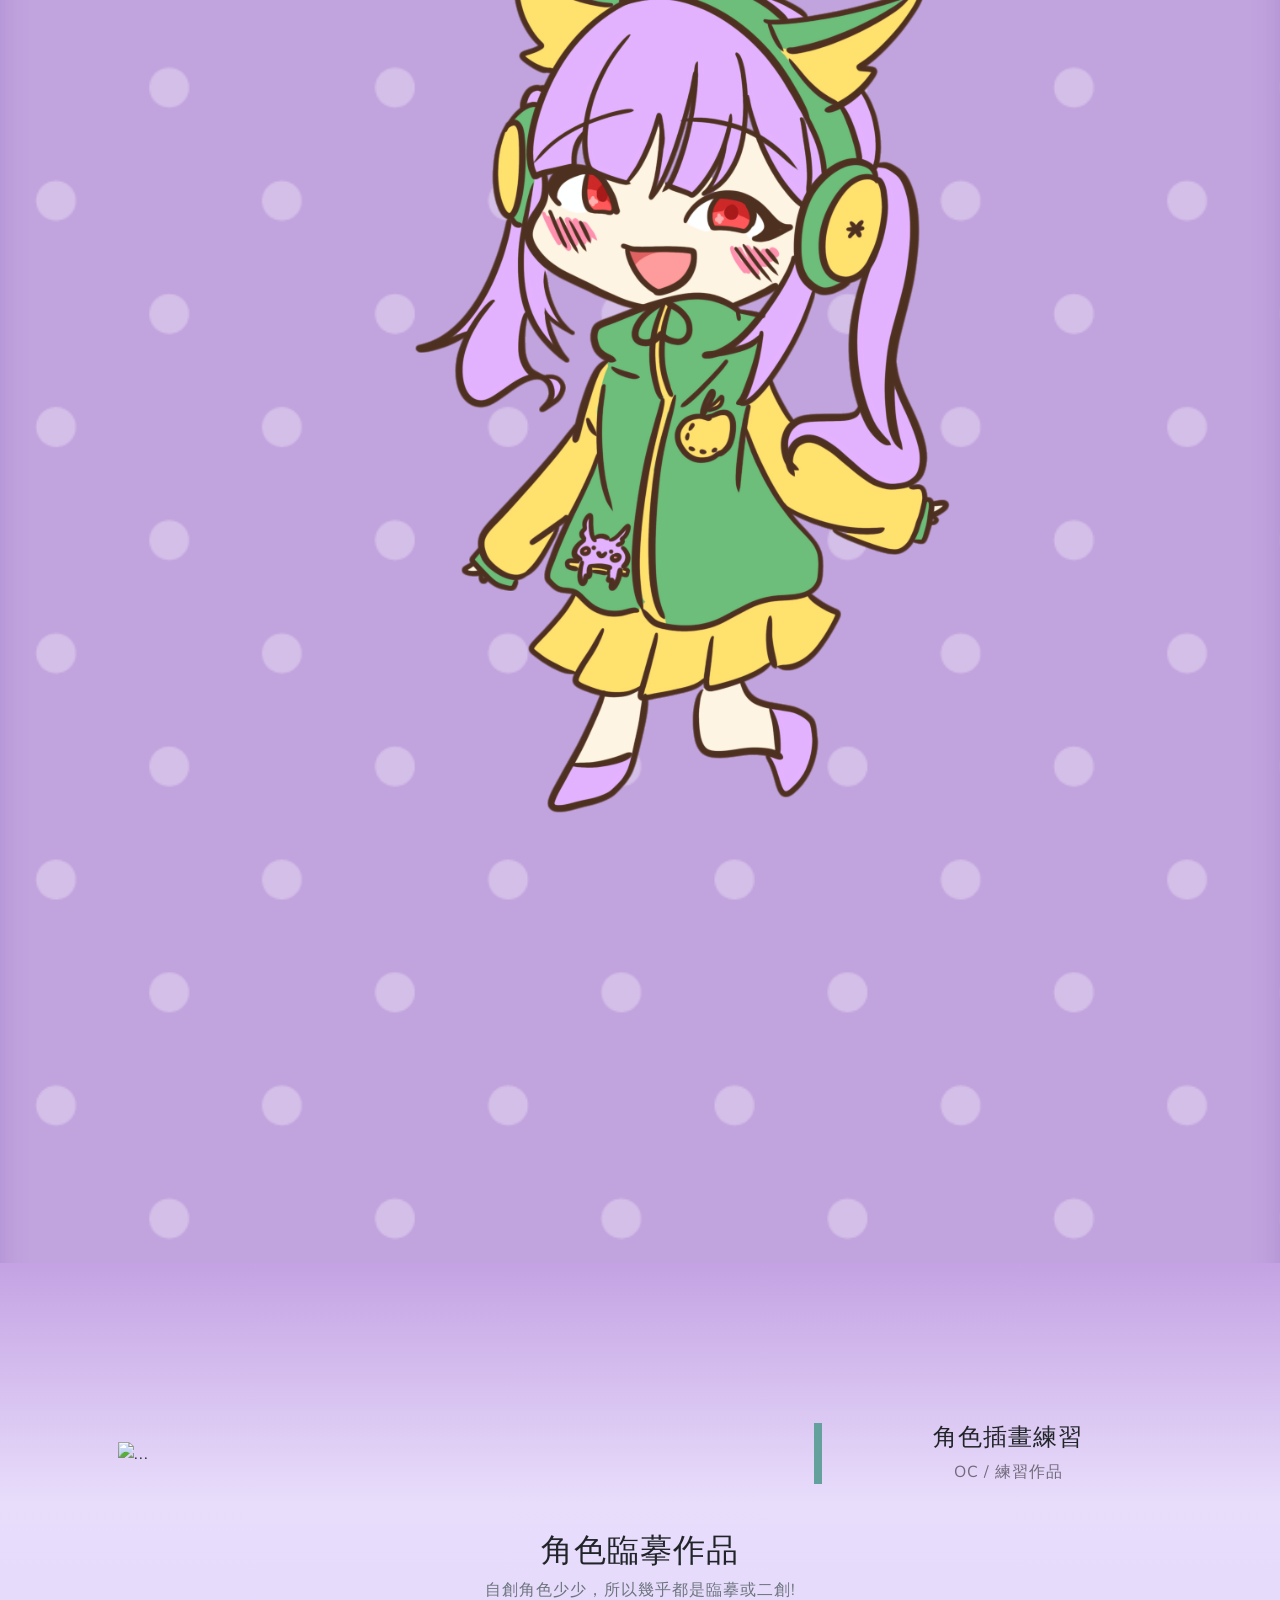
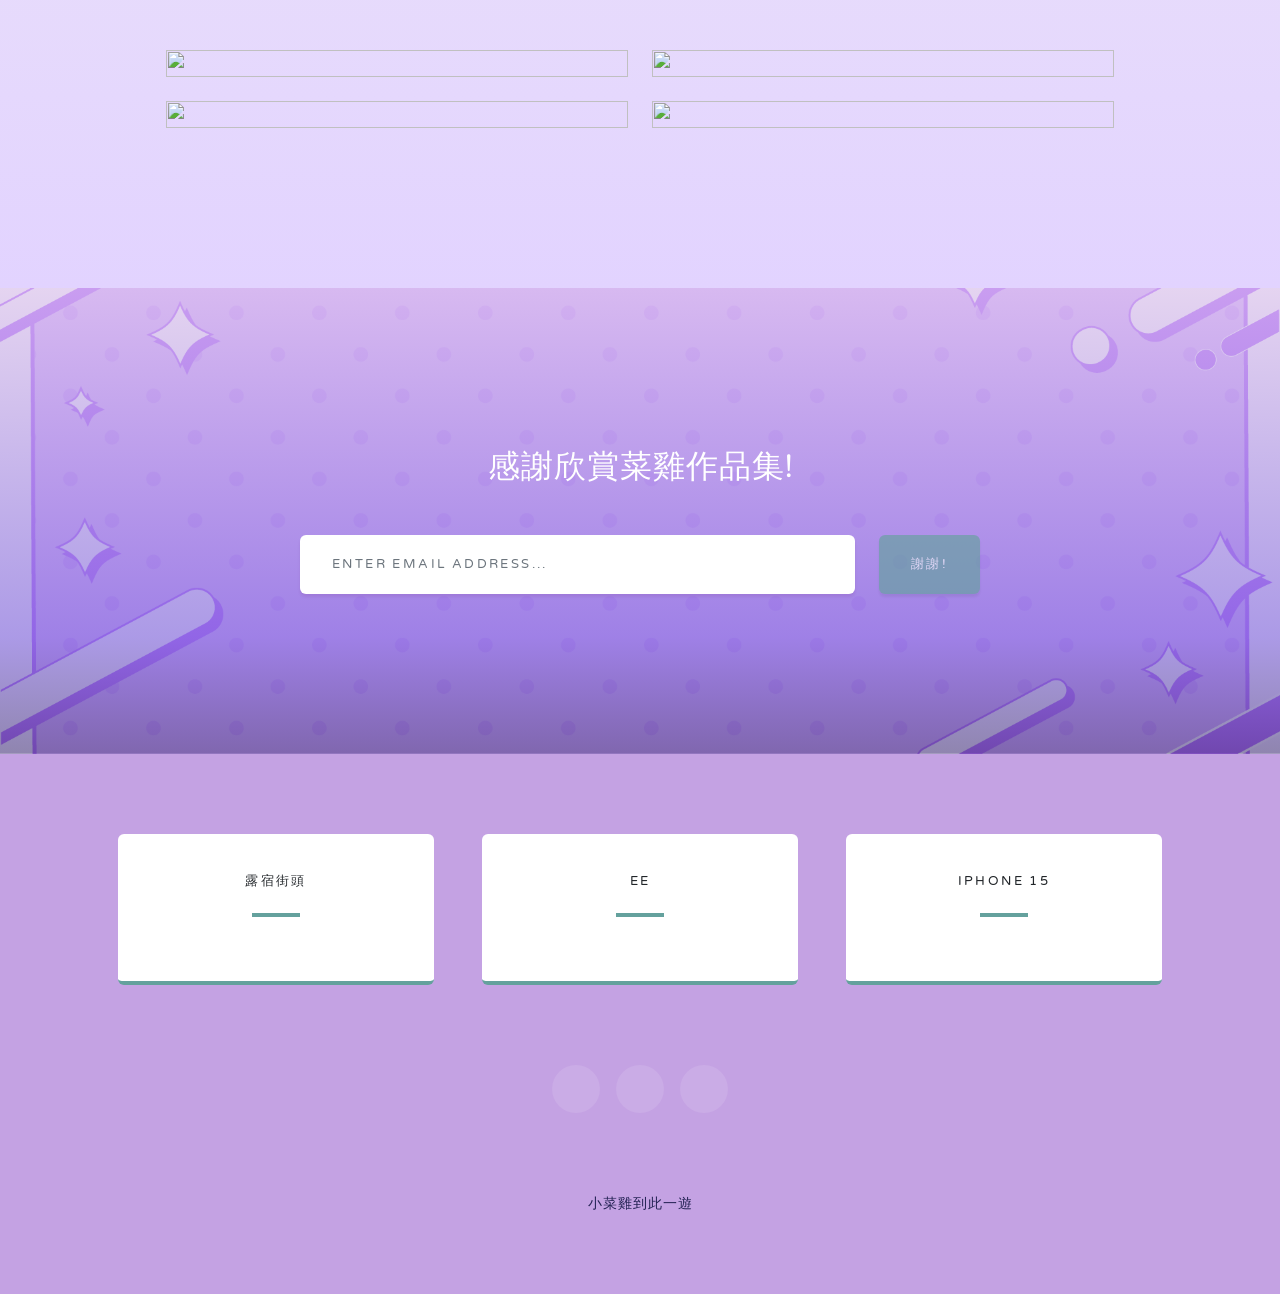
==== commit 1994bb74: "改排版" ====
--- a/index.html
+++ b/index.html
@@ -1,217 +1,164 @@
 <!DOCTYPE html>
 <html lang="en">
-    <head>
-        <meta charset="utf-8" />
-        <meta name="viewport" content="width=device-width, initial-scale=1, shrink-to-fit=no" />
-        <meta name="description" content="" />
-        <meta name="author" content="" />
-        <title>Grayscale - Start Bootstrap Theme</title>
-        <link rel="icon" type="image/x-icon" href="assets/favicon.ico" />
-        <!-- Font Awesome icons (free version)-->
-        <script src="https://use.fontawesome.com/releases/v6.3.0/js/all.js" crossorigin="anonymous"></script>
-        <!-- Google fonts-->
-        <link href="https://fonts.googleapis.com/css?family=Varela+Round" rel="stylesheet" />
-        <link href="https://fonts.googleapis.com/css?family=Nunito:200,200i,300,300i,400,400i,600,600i,700,700i,800,800i,900,900i" rel="stylesheet" />
-        <!-- Core theme CSS (includes Bootstrap)-->
-        <link href="css/styles.css" rel="stylesheet" />
-    </head>
-    <body id="page-top">
-        <!-- Navigation-->
-        <nav class="navbar navbar-expand-lg navbar-light fixed-top" id="mainNav">
-            <div class="container px-4 px-lg-5">
-                <a class="navbar-brand" href="#page-top">Start Bootstrap</a>
-                <button class="navbar-toggler navbar-toggler-right" type="button" data-bs-toggle="collapse" data-bs-target="#navbarResponsive" aria-controls="navbarResponsive" aria-expanded="false" aria-label="Toggle navigation">
-                    Menu
-                    <i class="fas fa-bars"></i>
-                </button>
-                <div class="collapse navbar-collapse" id="navbarResponsive">
-                    <ul class="navbar-nav ms-auto">
-                        <li class="nav-item"><a class="nav-link" href="#about">About</a></li>
-                        <li class="nav-item"><a class="nav-link" href="#projects">Projects</a></li>
-                        <li class="nav-item"><a class="nav-link" href="#signup">Contact</a></li>
-                    </ul>
+<head>
+    <meta charset="utf-8" />
+    <meta name="viewport" content="width=device-width, initial-scale=1, shrink-to-fit=no" />
+    <meta name="description" content="" />
+    <meta name="author" content="" />
+    <title>Grayscale - Start Bootstrap Theme</title>
+    <link rel="icon" type="image/x-icon" href="assets/favicon.ico" />
+    <script src="https://use.fontawesome.com/releases/v6.3.0/js/all.js" crossorigin="anonymous"></script>
+    <link href="https://fonts.googleapis.com/css?family=Varela+Round" rel="stylesheet" />
+    <link href="https://fonts.googleapis.com/css?family=Nunito:200,200i,300,300i,400,400i,600,600i,700,700i,800,800i,900,900i" rel="stylesheet" />
+    <link href="css/styles.css" rel="stylesheet" />
+</head>
+<body id="page-top">
+<nav class="navbar navbar-expand-lg navbar-light fixed-top" id="mainNav">
+    <div class="container px-4 px-lg-5">
+        <a class="navbar-brand" href="#page-top">Start Bootstrap</a>
+        <button class="navbar-toggler navbar-toggler-right" type="button" data-bs-toggle="collapse" data-bs-target="#navbarResponsive" aria-controls="navbarResponsive" aria-expanded="false" aria-label="Toggle navigation">
+            Menu
+            <i class="fas fa-bars"></i>
+        </button>
+        <div class="collapse navbar-collapse" id="navbarResponsive">
+            <ul class="navbar-nav ms-auto">
+                <li class="nav-item"><a class="nav-link" href="#about">About</a></li>
+                <li class="nav-item"><a class="nav-link" href="#projects">Projects</a></li>
+                <li class="nav-item"><a class="nav-link" href="#signup">Contact</a></li>
+            </ul>
+        </div>
+    </div>
+</nav>
+<header class="masthead">
+    <div class="container px-4 px-lg-5 d-flex h-100 align-items-center justify-content-center">
+        <div class="d-flex justify-content-center">
+            <div class="text-center">
+                <h1 class="mx-auto my-0 text-uppercase">菜雞的作品集</h1>
+                <h2 class="text-white-50 mx-auto mt-2 mb-5">這邊收入了菜雞的成長歷程，和一些應該還能看的東東，請放心欣賞，作品不會咬人，我不保證，祝看得開心~</h2>
+                <a class="btn btn-primary" href="#about">下面GOGO~</a>
+            </div>
+        </div>
+    </div>
+</header>
+<section class="about-section text-center" id="about">
+    <div class="container px-4 px-lg-5">
+        <div class="row gx-4 gx-lg-5 justify-content-center">
+            <div class="col-lg-8">
+                <h2 class="text-white mb-4">委託公告</h2>
+                <p class="text-white-50">
+                    因為菜雞尚未進化，所以目前沒有打算接委託，西西~但菜雞會努力練習!
+                </p>
+            </div>
+        </div>
+        <img class="img-fluid project-image h-100 w-100 object-fit-cover" src="assets/img/282930.png" style="transition: transform 0.3s ease; cursor: pointer;" onmouseover="this.style.transform='scale(1.05)'" onmouseout="this.style.transform='scale(1)'" />
+    </div>
+</section>
+<section class="projects-section" id="projects" style="background: linear-gradient(to bottom, rgb(196,162,227) 0%, #e8ddfb 15rem, #e2d3ff 100%);">
+    <div class="container px-4 px-lg-5">
+        <div class="row gx-0 mb-4 mb-lg-5 align-items-center">
+            <div class="col-xl-8 col-lg-7"><img class="img-fluid mb-3 mb-lg-0" src="assets/img/789.png" alt="..." /></div>
+            <div class="col-xl-4 col-lg-5">
+                <div class="featured-text text-center text-lg-left">
+                    <h4>角色插畫練習</h4>
+                    <p class="text-black-50 mb-0"> OC / 練習作品 </p>
                 </div>
             </div>
-        </nav>
-        <!-- Masthead-->
-        <header class="masthead">
-            <div class="container px-4 px-lg-5 d-flex h-100 align-items-center justify-content-center">
-                <div class="d-flex justify-content-center">
-                    <div class="text-center">
-                        <h1 class="mx-auto my-0 text-uppercase">菜雞的作品集</h1>
-                        <h2 class="text-white-50 mx-auto mt-2 mb-5">這邊收入了菜雞的成長歷程，和一些應該還能看的東東，請放心欣賞，作品不會咬人，我不保證，祝看得開心~</h2>
-                        <a class="btn btn-primary" href="#about">下面GOGO~</a>
+        </div>
+
+        <div class="container px-4 px-lg-5">
+            <div class="text-center mb-5">
+                <h2>角色臨摹作品</h2>
+                <p class="text-muted">自創角色少少，所以幾乎都是臨摹或二創!</p>
+            </div>
+
+            <div class="row g-4 justify-content-center">
+                <div class="col-lg-6 project-image-container" style="overflow: hidden;">
+                    <img class="img-fluid project-image h-100 w-100 object-fit-cover" src="assets/img/123.png" style="transition: transform 0.3s ease; cursor: pointer;" onmouseover="this.style.transform='scale(1.05)'" onmouseout="this.style.transform='scale(1)'" />
+                </div>
+                <div class="col-lg-6 project-image-container" style="overflow: hidden;">
+                    <img class="img-fluid project-image h-100 w-100 object-fit-cover" src="assets/img/456.png" style="transition: transform 0.3s ease; cursor: pointer;" onmouseover="this.style.transform='scale(1.05)'" onmouseout="this.style.transform='scale(1)'" />
+                </div>
+                <div class="col-lg-6 project-image-container" style="overflow: hidden;">
+                    <img class="img-fluid project-image h-100 w-100 object-fit-cover" src="assets/img/101112.png" style="transition: transform 0.3s ease; cursor: pointer;" onmouseover="this.style.transform='scale(1.05)'" onmouseout="this.style.transform='scale(1)'" />
+                </div>
+                <div class="col-lg-6 project-image-container" style="overflow: hidden;">
+                    <img class="img-fluid project-image h-100 w-100 object-fit-cover" src="assets/img/131415.png" style="transition: transform 0.3s ease; cursor: pointer;" onmouseover="this.style.transform='scale(1.05)'" onmouseout="this.style.transform='scale(1)'" />
+                </div>
+            </div>
+        </div>
+    </div>
+</section>
+<section class="signup-section" id="signup">
+    <div class="container px-4 px-lg-5">
+        <div class="row gx-4 gx-lg-5">
+            <div class="col-md-10 col-lg-8 mx-auto text-center">
+                <i class="far fa-paper-plane fa-2x mb-2 text-white"></i>
+                <h2 class="text-white mb-5">感謝欣賞菜雞作品集!</h2>
+                <form class="form-signup" id="contactForm" data-sb-form-api-token="API_TOKEN">
+                    <div class="row input-group-newsletter">
+                        <div class="col"><input class="form-control" id="emailAddress" type="email" placeholder="Enter email address..." aria-label="Enter email address..." data-sb-validations="required,email" /></div>
+                        <div class="col-auto"><button class="btn btn-primary disabled" id="submitButton" type="submit">謝謝!</button></div>
+                    </div>
+                    <div class="invalid-feedback mt-2" data-sb-feedback="emailAddress:required">An email is required.</div>
+                    <div class="invalid-feedback mt-2" data-sb-feedback="emailAddress:email">Email is not valid.</div>
+                    <div class="d-none" id="submitSuccessMessage">
+                        <div class="text-center mb-3 mt-2 text-white">
+                            <div class="fw-bolder">Form submission successful!</div>
+                            To activate this form, sign up at
+                            <br />
+                            <a href="https://startbootstrap.com/solution/contact-forms">https://startbootstrap.com/solution/contact-forms</a>
+                        </div>
+                    </div>
+                    <div class="d-none" id="submitErrorMessage"><div class="text-center text-danger mb-3 mt-2">Error sending message!</div></div>
+                </form>
+            </div>
+        </div>
+    </div>
+</section>
+<section class="contact-section" style="background-color: #C4A2E3;">
+    <div class="container px-4 px-lg-5">
+        <div class="row gx-4 gx-lg-5">
+            <div class="col-md-4 mb-3 mb-md-0">
+                <div class="card py-4 h-100">
+                    <div class="card-body text-center">
+                        <i class="fas fa-map-marked-alt text-primary mb-2"></i>
+                        <h4 class="text-uppercase m-0">露宿街頭</h4>
+                        <hr class="my-4 mx-auto" />
+                        <div class="small text-black-50"></div>
                     </div>
                 </div>
             </div>
-        </header>
-        <!-- About-->
-        <section class="about-section text-center" id="about">
-            <div class="container px-4 px-lg-5">
-                <div class="row gx-4 gx-lg-5 justify-content-center">
-                    <div class="col-lg-8">
-                        <h2 class="text-white mb-4">委託公告</h2>
-                        <p class="text-white-50">
-                            因為菜雞尚未進化，所以目前沒有打算接委託，西西~但菜雞會努力練習!
-
-                        </p>
-                    </div>
-                </div>
-                <img class="img-fluid" src="assets/img/282930.png" alt="..." />
-            </div>
-        </section>
-        <!-- Projects-->
-        <!-- 修改後的樣子 -->
-        <section class="projects-section" id="projects" style="background: linear-gradient(to bottom, rgb(196,162,227) 0%, #e8ddfb 15rem, #e2d3ff 100%);">
-            <div class="container px-4 px-lg-5">
-                <!-- Featured Project Row-->
-                <div class="row gx-0 mb-4 mb-lg-5 align-items-center">
-                    <div class="col-xl-8 col-lg-7"><img class="img-fluid mb-3 mb-lg-0" src="assets/img/789.png" alt="..." /></div>
-                    <div class="col-xl-4 col-lg-5">
-                        <div class="featured-text text-center text-lg-left">
-                            <h4>角色插畫練習</h4>
-                            <p class="text-black-50 mb-0"> OC / 練習作品 </p>
-                        </div>
-                    </div>
-                </div>
-
-                <div class="container px-4 px-lg-5">
-
-                    <div class="text-center mb-5">
-                        <h2>角色臨摹作品</h2>
-                        <p class="text-muted">自創角色少少，所以幾乎都是臨摹或二創!</p>
-                    </div>
-
-                    <div class="row g-4">
-
-                <!-- Project One Row-->
-                <div class="row gx-0 mb-5 mb-lg-0 justify-content-center h-100">
-                    <div class="col-lg-6 project-image-container h-100">
-                        <img class="img-fluid project-image h-100 w-100 object-fit-cover" src="assets/img/123.png" />
-                    </div>
-                    <div class="col-lg-6 project-image-container h-100">
-                        <img class="img-fluid project-image h-100 w-100 object-fit-cover" src="assets/img/456.png"/>
-                    </div>
-                </div>
-
-                <div class="row gx-0 justify-content-center h-100">
-                    <div class="col-lg-6 project-image-container h-100 order-lg-first">
-                </div>
-                <!-- Project Two Row-->
-                    <div class="row gx-0 mb-5 mb-lg-0 justify-content-center h-100">
-                        <div class="col-lg-6 project-image-container h-100">
-                            <img class="img-fluid project-image h-100 w-100 object-fit-cover" src="assets/img/101112.png" />
-                        </div>
-                        <div class="col-lg-6 project-image-container h-100">
-                            <img class="img-fluid project-image h-100 w-100 object-fit-cover" src="assets/img/131415.png"/>
-                        </div>
-                    </div>
-
-                    <div class="row gx-0 justify-content-center h-100">
-                        <div class="col-lg-6 project-image-container h-100 order-lg-first">
-                        </div>
-                            </div>
-                        </div>
+            <div class="col-md-4 mb-3 mb-md-0">
+                <div class="card py-4 h-100">
+                    <div class="card-body text-center">
+                        <i class="fas fa-envelope text-primary mb-2"></i>
+                        <h4 class="text-uppercase m-0">ee</h4>
+                        <hr class="my-4 mx-auto" />
+                        <div class="small text-black-50"><a href="#!"></a></div>
                     </div>
                 </div>
             </div>
-        </section>
-        <!-- Signup-->
-        <section class="signup-section" id="signup">
-            <div class="container px-4 px-lg-5">
-                <div class="row gx-4 gx-lg-5">
-                    <div class="col-md-10 col-lg-8 mx-auto text-center">
-                        <i class="far fa-paper-plane fa-2x mb-2 text-white"></i>
-                        <h2 class="text-white mb-5">感謝欣賞菜雞作品集!</h2>
-                        <!-- * * * * * * * * * * * * * * *-->
-                        <!-- * * SB Forms Contact Form * *-->
-                        <!-- * * * * * * * * * * * * * * *-->
-                        <!-- This form is pre-integrated with SB Forms.-->
-                        <!-- To make this form functional, sign up at-->
-                        <!-- https://startbootstrap.com/solution/contact-forms-->
-                        <!-- to get an API token!-->
-                        <form class="form-signup" id="contactForm" data-sb-form-api-token="API_TOKEN">
-                            <!-- Email address input-->
-                            <div class="row input-group-newsletter">
-                                <div class="col"><input class="form-control" id="emailAddress" type="email" placeholder="Enter email address..." aria-label="Enter email address..." data-sb-validations="required,email" /></div>
-                                <div class="col-auto"><button class="btn btn-primary disabled" id="submitButton" type="submit">謝謝!</button></div>
-                            </div>
-                            <div class="invalid-feedback mt-2" data-sb-feedback="emailAddress:required">An email is required.</div>
-                            <div class="invalid-feedback mt-2" data-sb-feedback="emailAddress:email">Email is not valid.</div>
-                            <!-- Submit success message-->
-                            <!---->
-                            <!-- This is what your users will see when the form-->
-                            <!-- has successfully submitted-->
-                            <div class="d-none" id="submitSuccessMessage">
-                                <div class="text-center mb-3 mt-2 text-white">
-                                    <div class="fw-bolder">Form submission successful!</div>
-                                    To activate this form, sign up at
-                                    <br />
-                                    <a href="https://startbootstrap.com/solution/contact-forms">https://startbootstrap.com/solution/contact-forms</a>
-                                </div>
-                            </div>
-                            <!-- Submit error message-->
-                            <!---->
-                            <!-- This is what your users will see when there is-->
-                            <!-- an error submitting the form-->
-                            <div class="d-none" id="submitErrorMessage"><div class="text-center text-danger mb-3 mt-2">Error sending message!</div></div>
-                        </form>
+            <div class="col-md-4 mb-3 mb-md-0">
+                <div class="card py-4 h-100">
+                    <div class="card-body text-center">
+                        <i class="fas fa-mobile-alt text-primary mb-2"></i>
+                        <h4 class="text-uppercase m-0">iPhone 15</h4>
+                        <hr class="my-4 mx-auto" />
+                        <div class="small text-black-50"></div>
                     </div>
                 </div>
             </div>
-        </section>
-        <!-- Contact-->
-        <section class="contact-section" style="background-color: #C4A2E3;">
-            <div class="container px-4 px-lg-5">
-                <div class="row gx-4 gx-lg-5">
-                    <div class="col-md-4 mb-3 mb-md-0">
-                        <div class="card py-4 h-100">
-                            <div class="card-body text-center">
-                                <i class="fas fa-map-marked-alt text-primary mb-2"></i>
-                                <h4 class="text-uppercase m-0">露宿街頭</h4>
-                                <hr class="my-4 mx-auto" />
-                                <div class="small text-black-50"></div>
-                            </div>
-                        </div>
-                    </div>
-                    <div class="col-md-4 mb-3 mb-md-0">
-                        <div class="card py-4 h-100">
-                            <div class="card-body text-center">
-                                <i class="fas fa-envelope text-primary mb-2"></i>
-                                <h4 class="text-uppercase m-0">ee</h4>
-                                <hr class="my-4 mx-auto" />
-                                <div class="small text-black-50"><a href="#!"></a></div>
-                            </div>
-                        </div>
-                    </div>
-                    <div class="col-md-4 mb-3 mb-md-0">
-                        <div class="card py-4 h-100">
-                            <div class="card-body text-center">
-                                <i class="fas fa-mobile-alt text-primary mb-2"></i>
-                                <h4 class="text-uppercase m-0">iPhone 15</h4>
-                                <hr class="my-4 mx-auto" />
-                                <div class="small text-black-50"></div>
-                            </div>
-                        </div>
-                    </div>
-                </div>
-                <div class="social d-flex justify-content-center">
-                    <a class="mx-2" href="#!"><i class="fab fa-twitter"></i></a>
-                    <a class="mx-2" href="#!"><i class="fab fa-facebook-f"></i></a>
-                    <a class="mx-2" href="#!"><i class="fab fa-github"></i></a>
-                </div>
-            </div>
-        </section>
-        <!-- Footer-->
-        <footer class="footer small text-center" style="background-color: #C4A2E3; color: rgb(35,34,83);"><div class="container px-4 px-lg-5">小菜雞到此一遊</div></footer>
-        <!-- Bootstrap core JS-->
-        <script src="https://cdn.jsdelivr.net/npm/bootstrap@5.2.3/dist/js/bootstrap.bundle.min.js"></script>
-        <!-- Core theme JS-->
-        <script src="js/scripts.js"></script>
-        <!-- * * * * * * * * * * * * * * * * * * * * * * * * * * * * * * * * * * * * * * * *-->
-        <!-- * *                               SB Forms JS                               * *-->
-        <!-- * * Activate your form at https://startbootstrap.com/solution/contact-forms * *-->
-        <!-- * * * * * * * * * * * * * * * * * * * * * * * * * * * * * * * * * * * * * * * *-->
-        <script src="https://cdn.startbootstrap.com/sb-forms-latest.js"></script>
-    </body>
-</html>
+        </div>
+        <div class="social d-flex justify-content-center">
+            <a class="mx-2" href="#!"><i class="fab fa-twitter"></i></a>
+            <a class="mx-2" href="#!"><i class="fab fa-facebook-f"></i></a>
+            <a class="mx-2" href="#!"><i class="fab fa-github"></i></a>
+        </div>
+    </div>
+</section>
+<footer class="footer small text-center" style="background-color: #C4A2E3; color: rgb(35,34,83);"><div class="container px-4 px-lg-5">小菜雞到此一遊</div></footer>
+<script src="https://cdn.jsdelivr.net/npm/bootstrap@5.2.3/dist/js/bootstrap.bundle.min.js"></script>
+<script src="js/scripts.js"></script>
+<script src="https://cdn.startbootstrap.com/sb-forms-latest.js"></script>
+</body>
+</html>
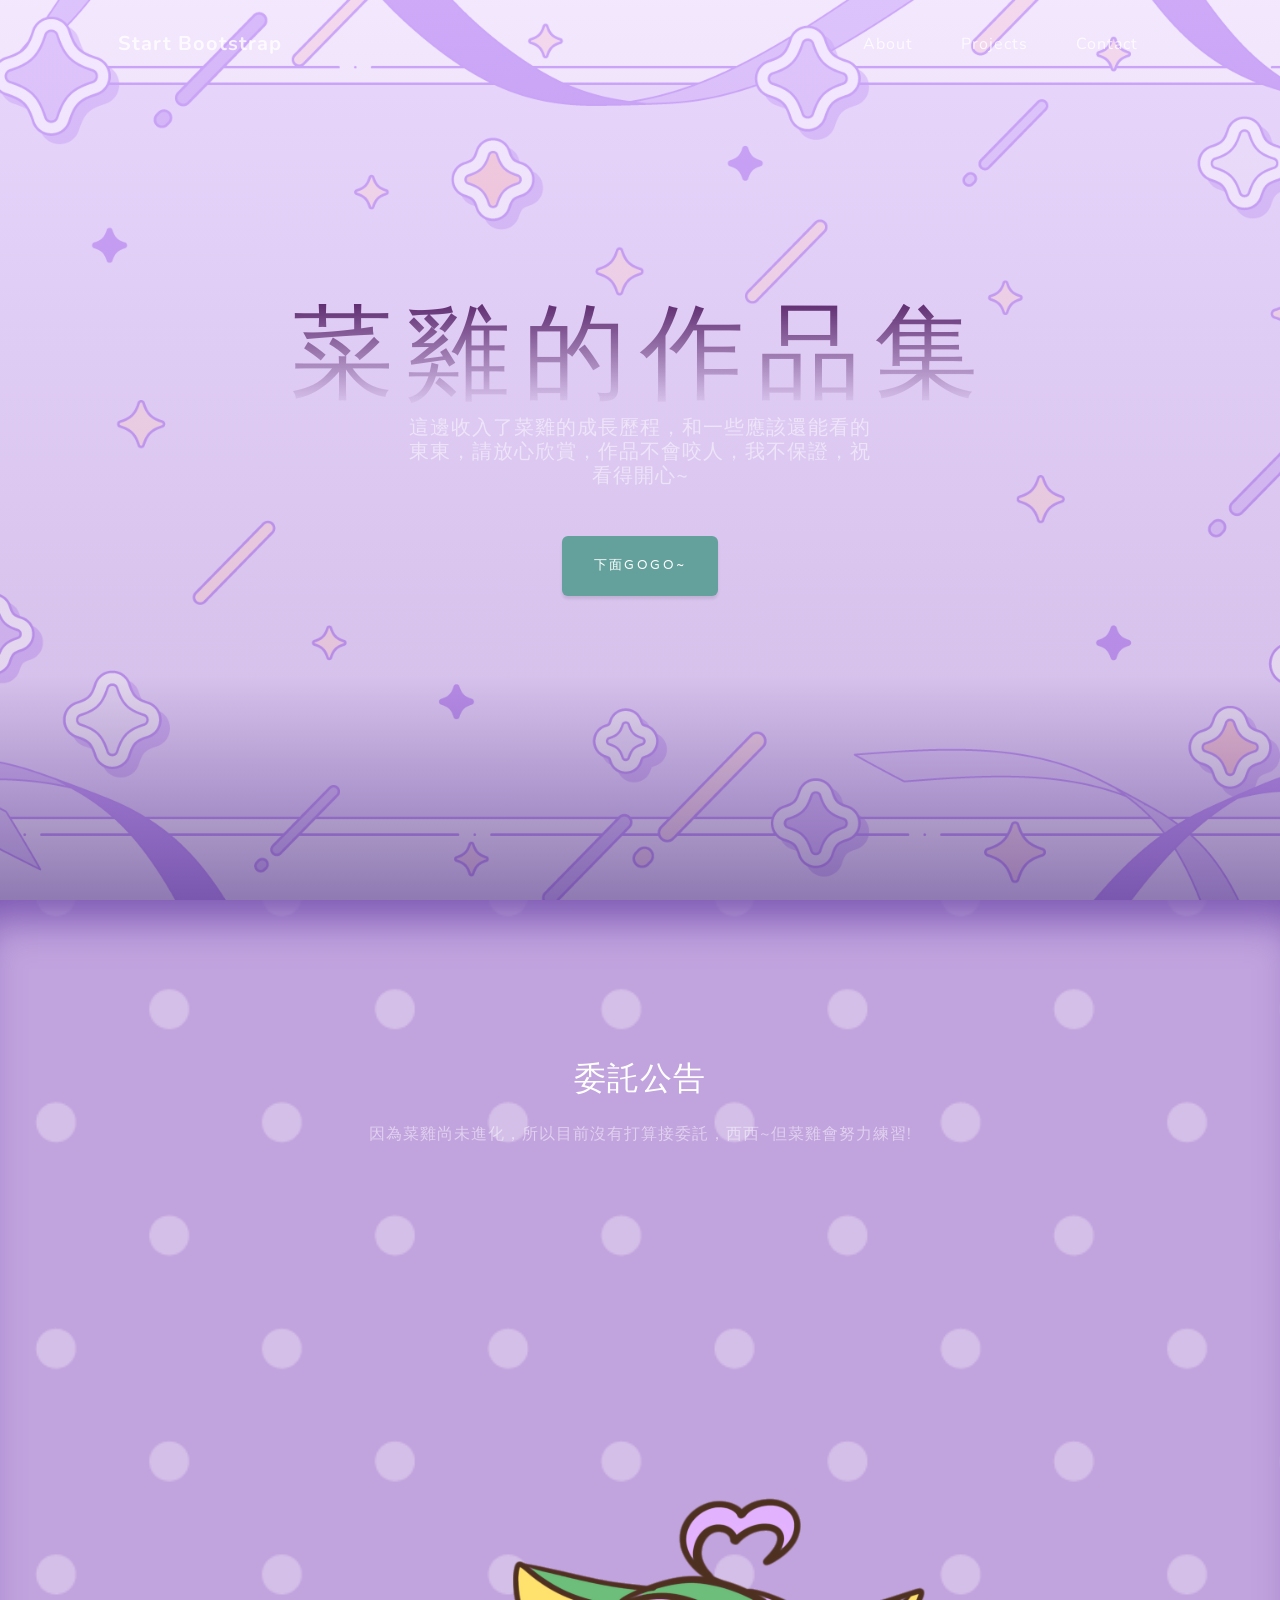
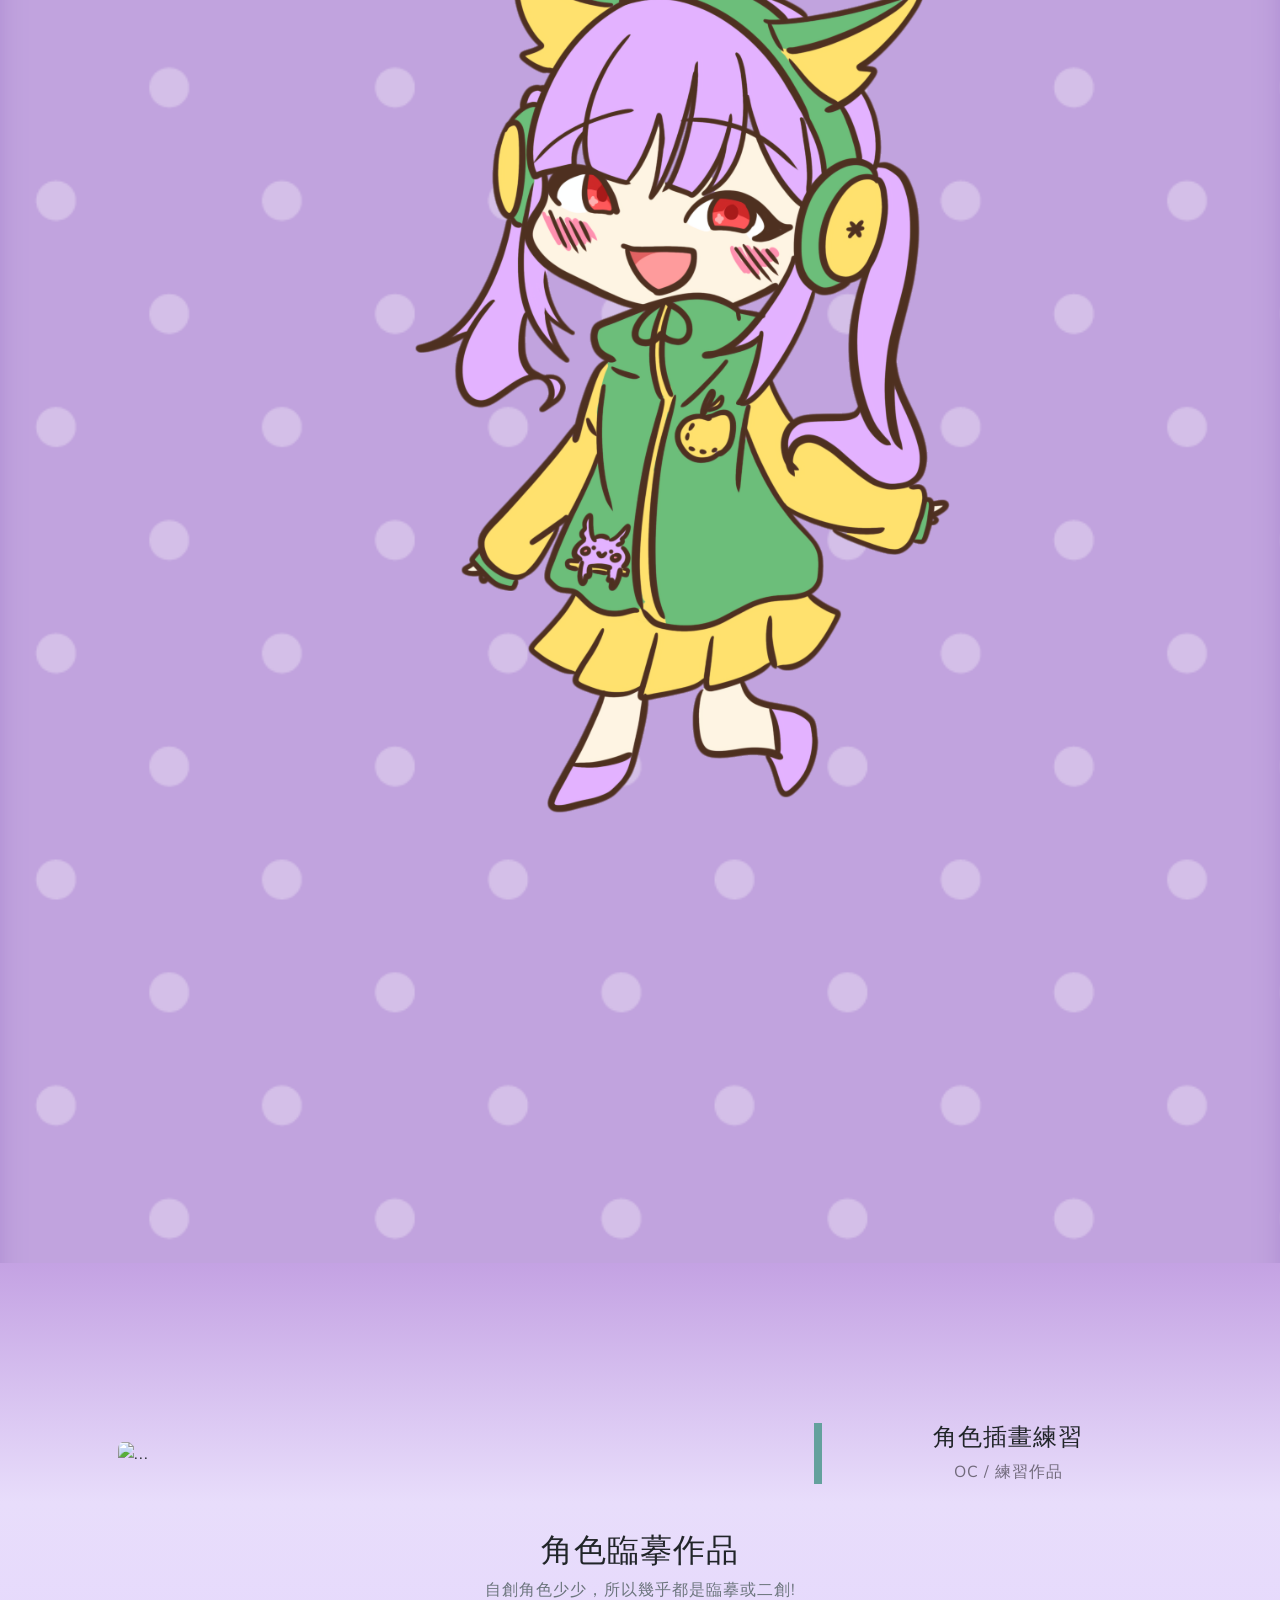
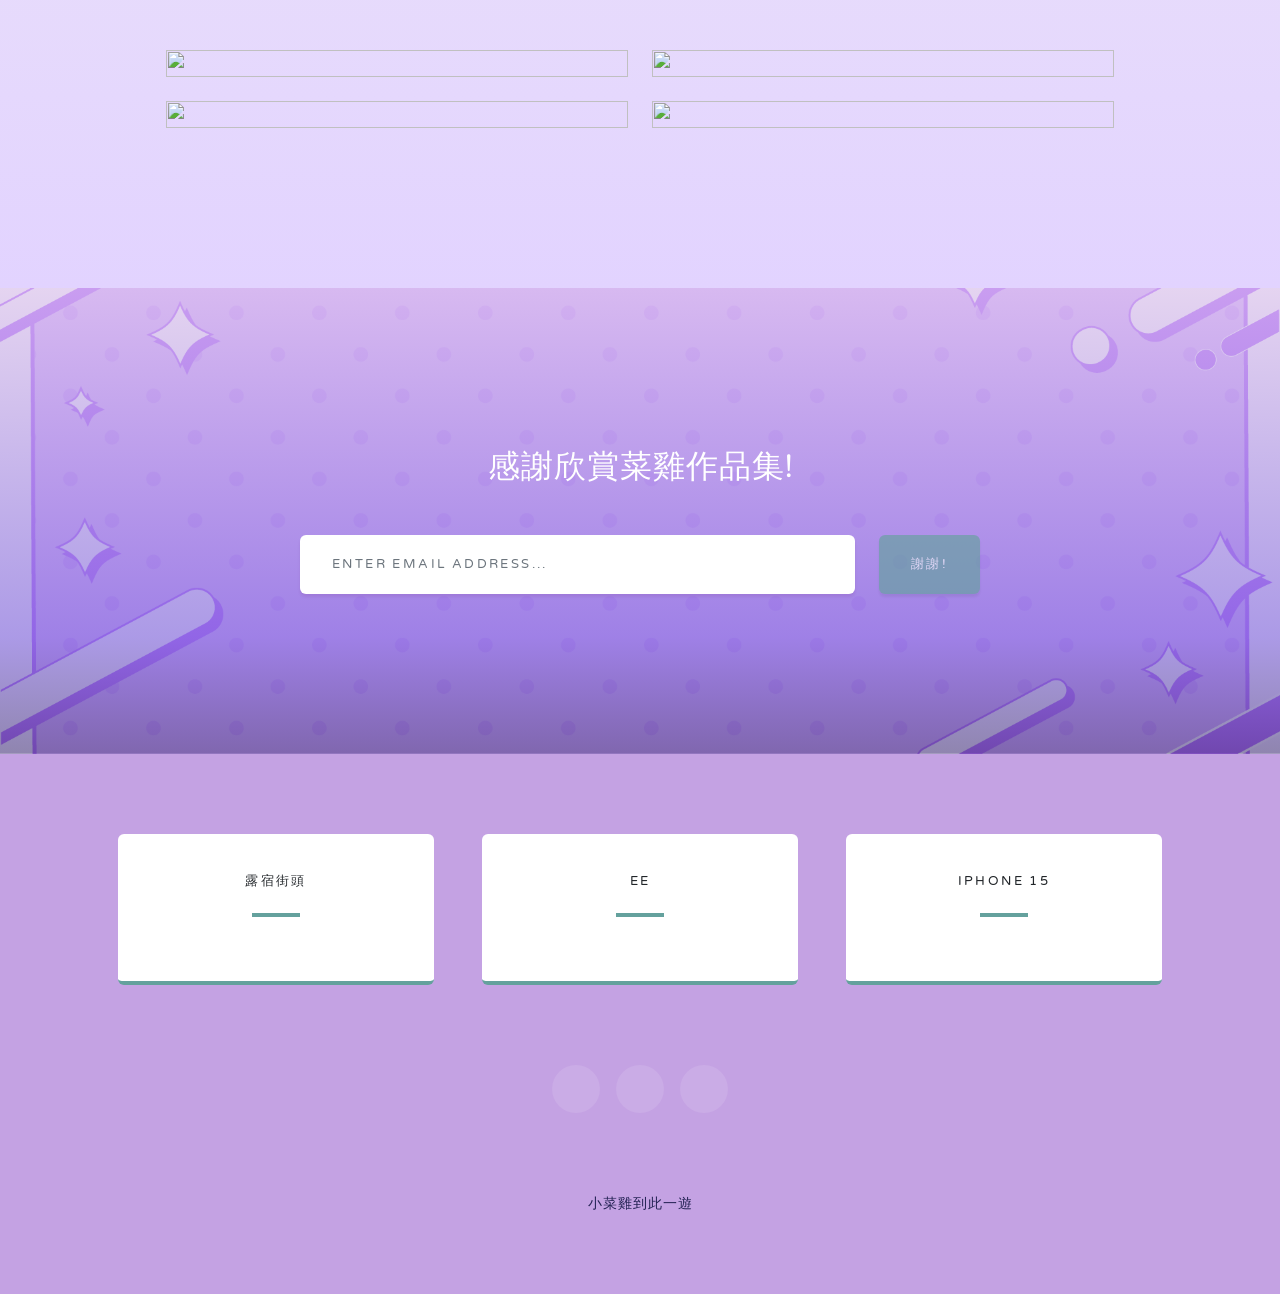
==== commit 20843530: "增加動畫" ====
--- a/index.html
+++ b/index.html
@@ -56,7 +56,8 @@
 <section class="projects-section" id="projects" style="background: linear-gradient(to bottom, rgb(196,162,227) 0%, #e8ddfb 15rem, #e2d3ff 100%);">
     <div class="container px-4 px-lg-5">
         <div class="row gx-0 mb-4 mb-lg-5 align-items-center">
-            <div class="col-xl-8 col-lg-7"><img class="img-fluid mb-3 mb-lg-0" src="assets/img/789.png" alt="..." /></div>
+            <!-- 1. 在下面這行 col-xl-8 的外層加上 overflow: hidden 和圓角效果(可選，讓邊角放大時維持平滑) -->
+            <div class="col-xl-8 col-lg-7" style="overflow: hidden; border-radius: 0.5rem;"><img class="img-fluid mb-3 mb-lg-0" src="assets/img/789.png" alt="..." style="transition: transform 0.3s ease; cursor: pointer;" onmouseover="this.style.transform='scale(1.03)'" onmouseout="this.style.transform='scale(1)'" /></div>
             <div class="col-xl-4 col-lg-5">
                 <div class="featured-text text-center text-lg-left">
                     <h4>角色插畫練習</h4>
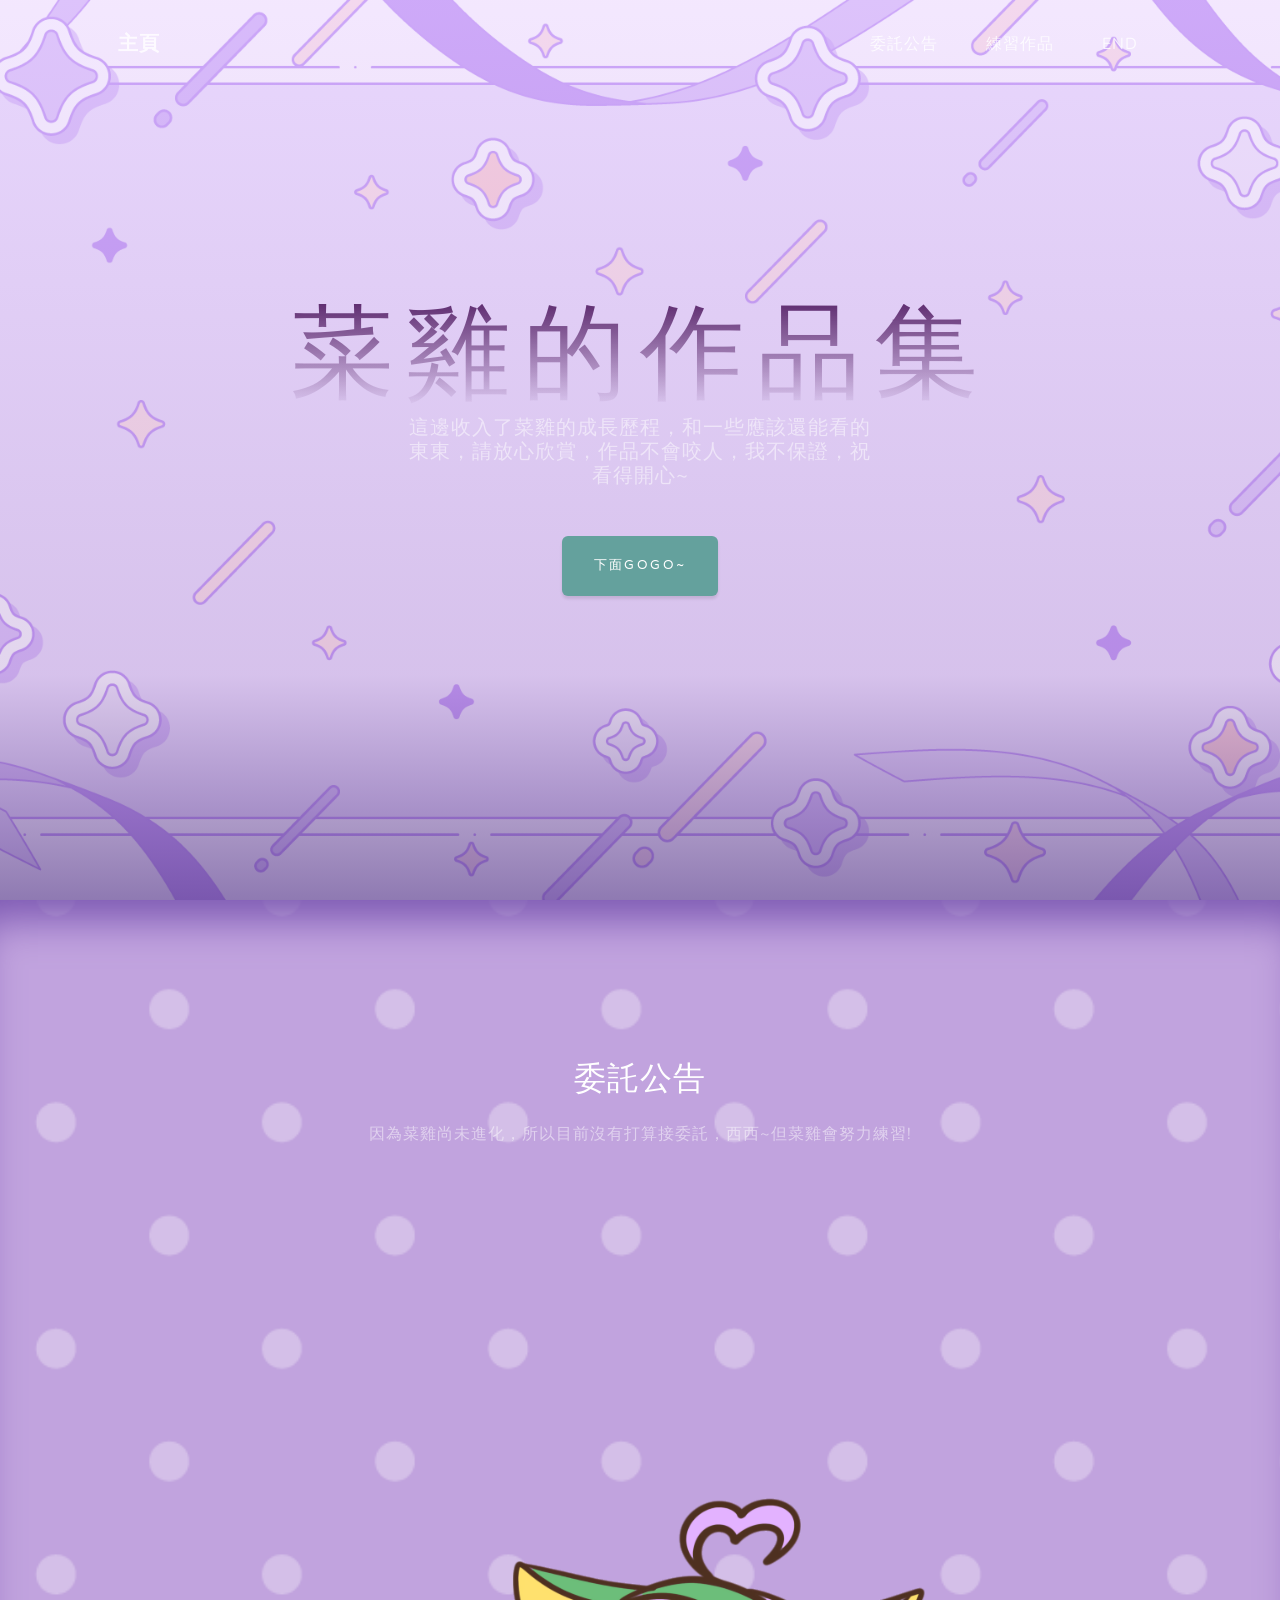
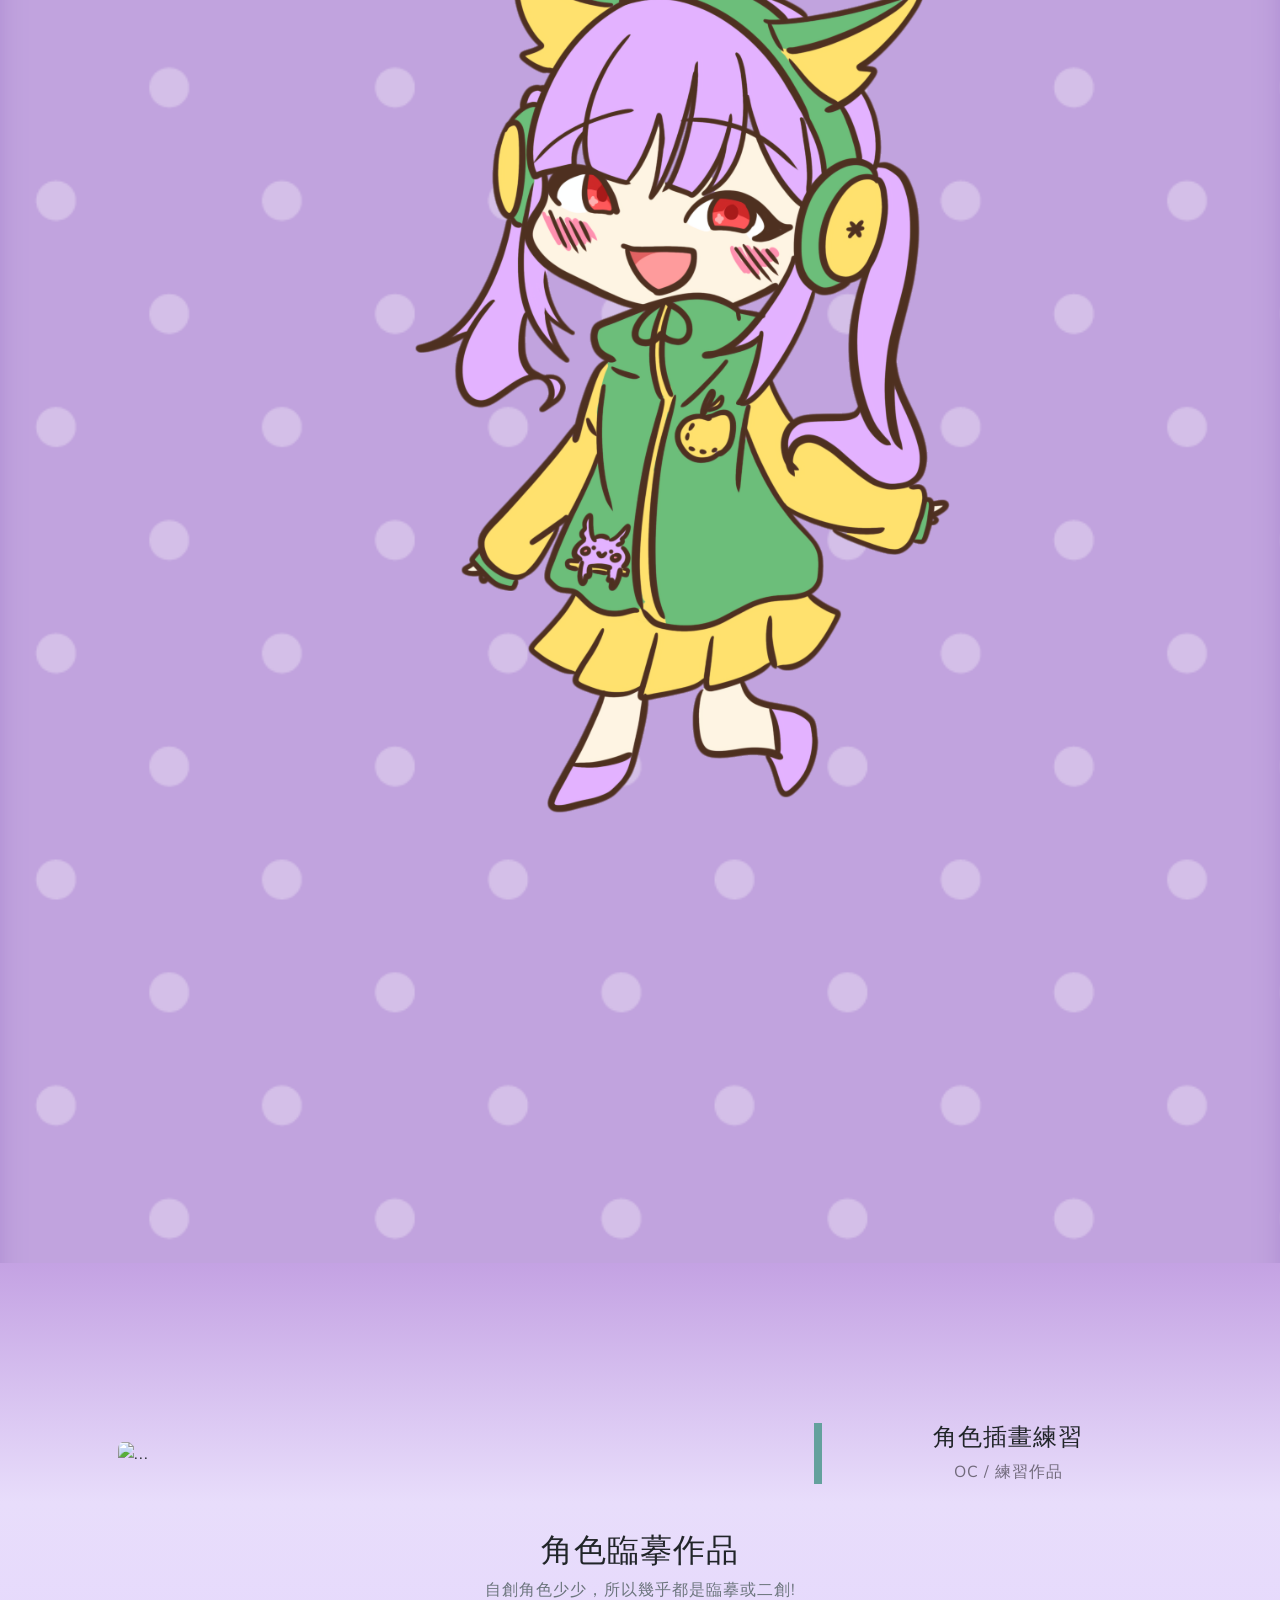
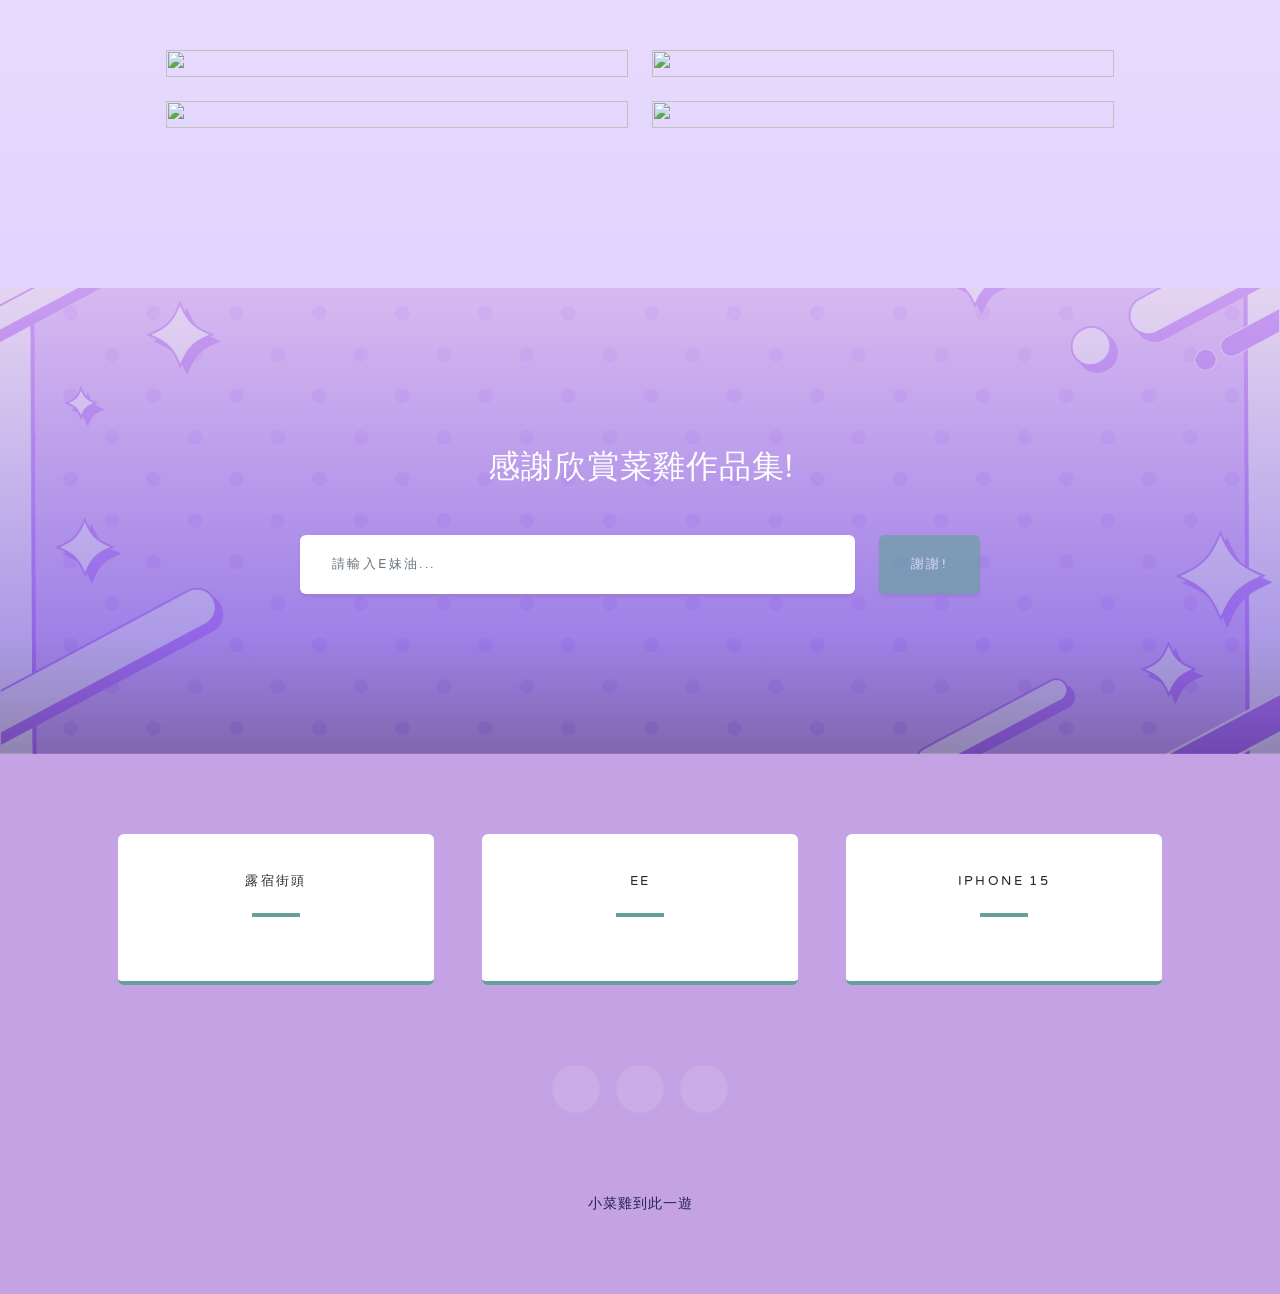
==== commit b03efb57: "修改內容文字" ====
--- a/index.html
+++ b/index.html
@@ -15,16 +15,16 @@
 <body id="page-top">
 <nav class="navbar navbar-expand-lg navbar-light fixed-top" id="mainNav">
     <div class="container px-4 px-lg-5">
-        <a class="navbar-brand" href="#page-top">Start Bootstrap</a>
+        <a class="navbar-brand" href="#page-top">主頁</a>
         <button class="navbar-toggler navbar-toggler-right" type="button" data-bs-toggle="collapse" data-bs-target="#navbarResponsive" aria-controls="navbarResponsive" aria-expanded="false" aria-label="Toggle navigation">
             Menu
             <i class="fas fa-bars"></i>
         </button>
         <div class="collapse navbar-collapse" id="navbarResponsive">
             <ul class="navbar-nav ms-auto">
-                <li class="nav-item"><a class="nav-link" href="#about">About</a></li>
-                <li class="nav-item"><a class="nav-link" href="#projects">Projects</a></li>
-                <li class="nav-item"><a class="nav-link" href="#signup">Contact</a></li>
+                <li class="nav-item"><a class="nav-link" href="#about">委託公告</a></li>
+                <li class="nav-item"><a class="nav-link" href="#projects">練習作品</a></li>
+                <li class="nav-item"><a class="nav-link" href="#signup">END</a></li>
             </ul>
         </div>
     </div>
@@ -97,7 +97,7 @@
                 <h2 class="text-white mb-5">感謝欣賞菜雞作品集!</h2>
                 <form class="form-signup" id="contactForm" data-sb-form-api-token="API_TOKEN">
                     <div class="row input-group-newsletter">
-                        <div class="col"><input class="form-control" id="emailAddress" type="email" placeholder="Enter email address..." aria-label="Enter email address..." data-sb-validations="required,email" /></div>
+                        <div class="col"><input class="form-control" id="emailAddress" type="email" placeholder="請輸入E妹油..." aria-label="Enter email address..." data-sb-validations="required,email" /></div>
                         <div class="col-auto"><button class="btn btn-primary disabled" id="submitButton" type="submit">謝謝!</button></div>
                     </div>
                     <div class="invalid-feedback mt-2" data-sb-feedback="emailAddress:required">An email is required.</div>
